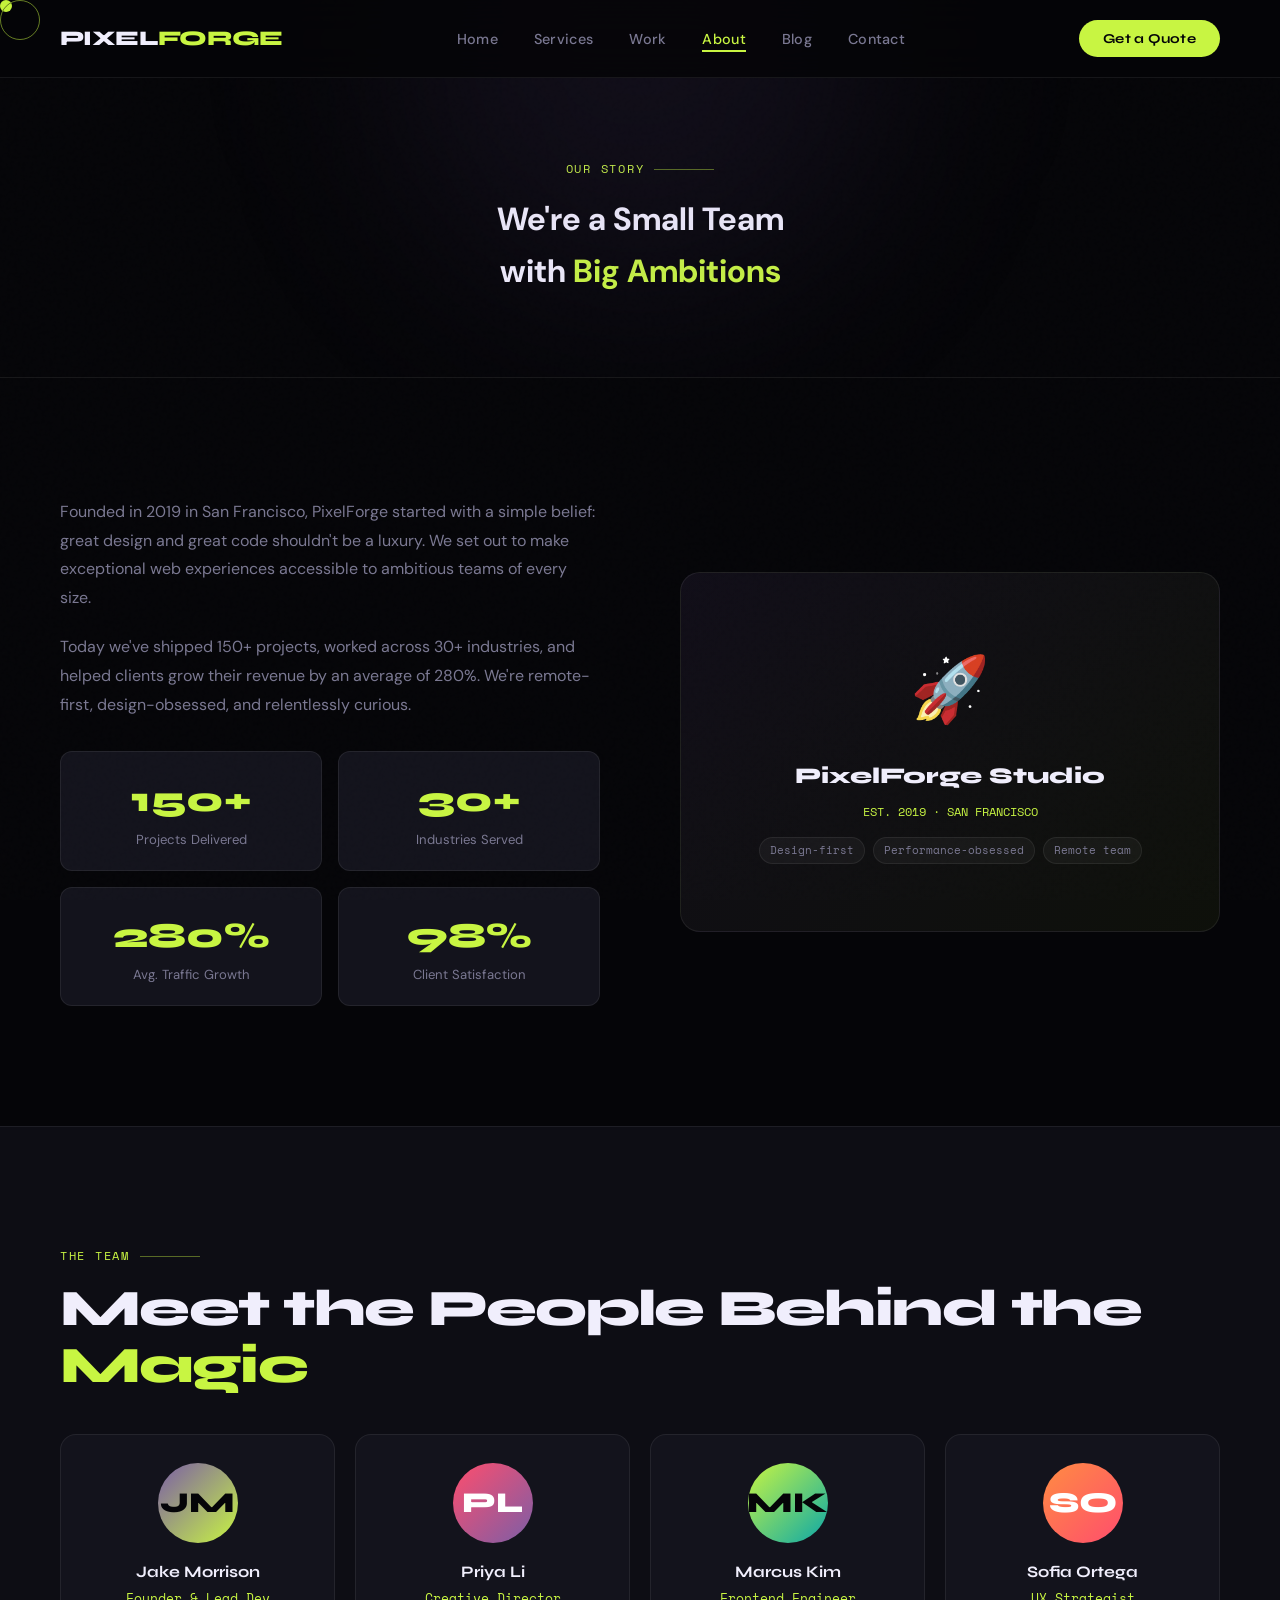
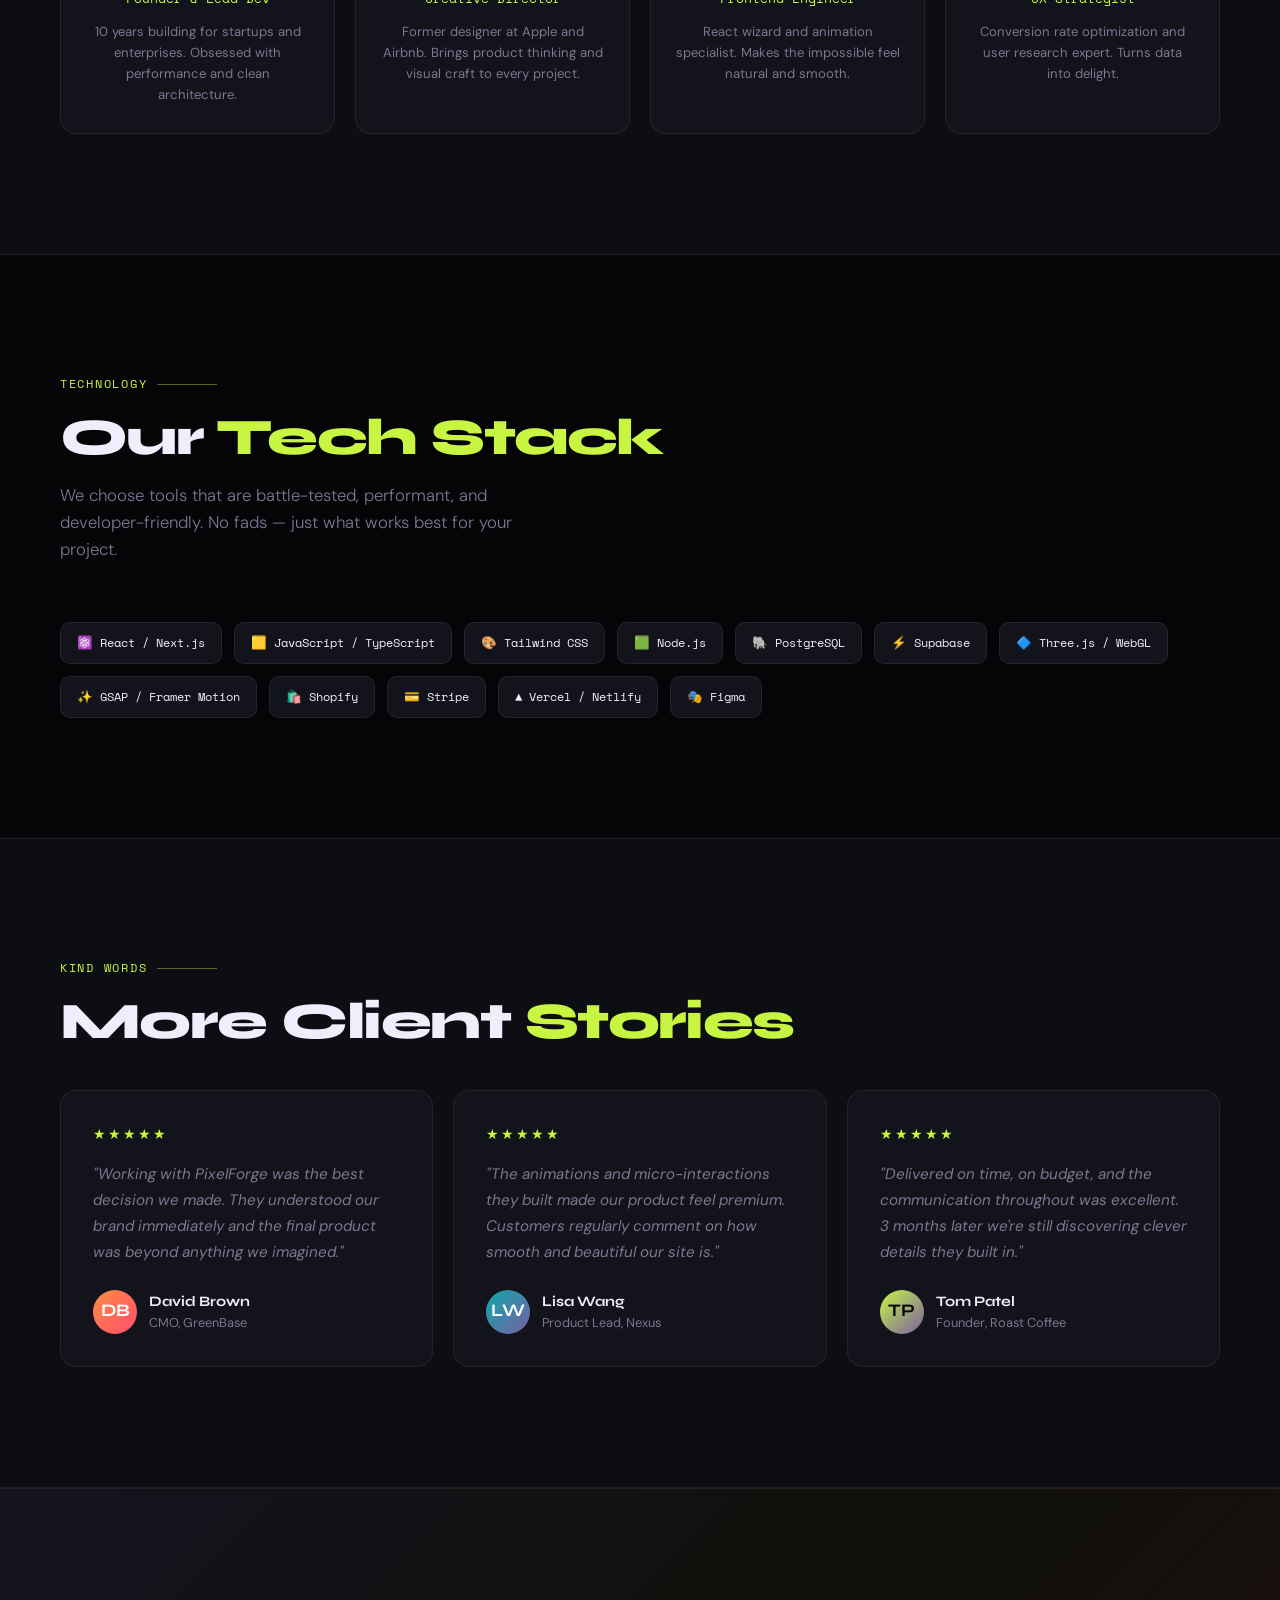
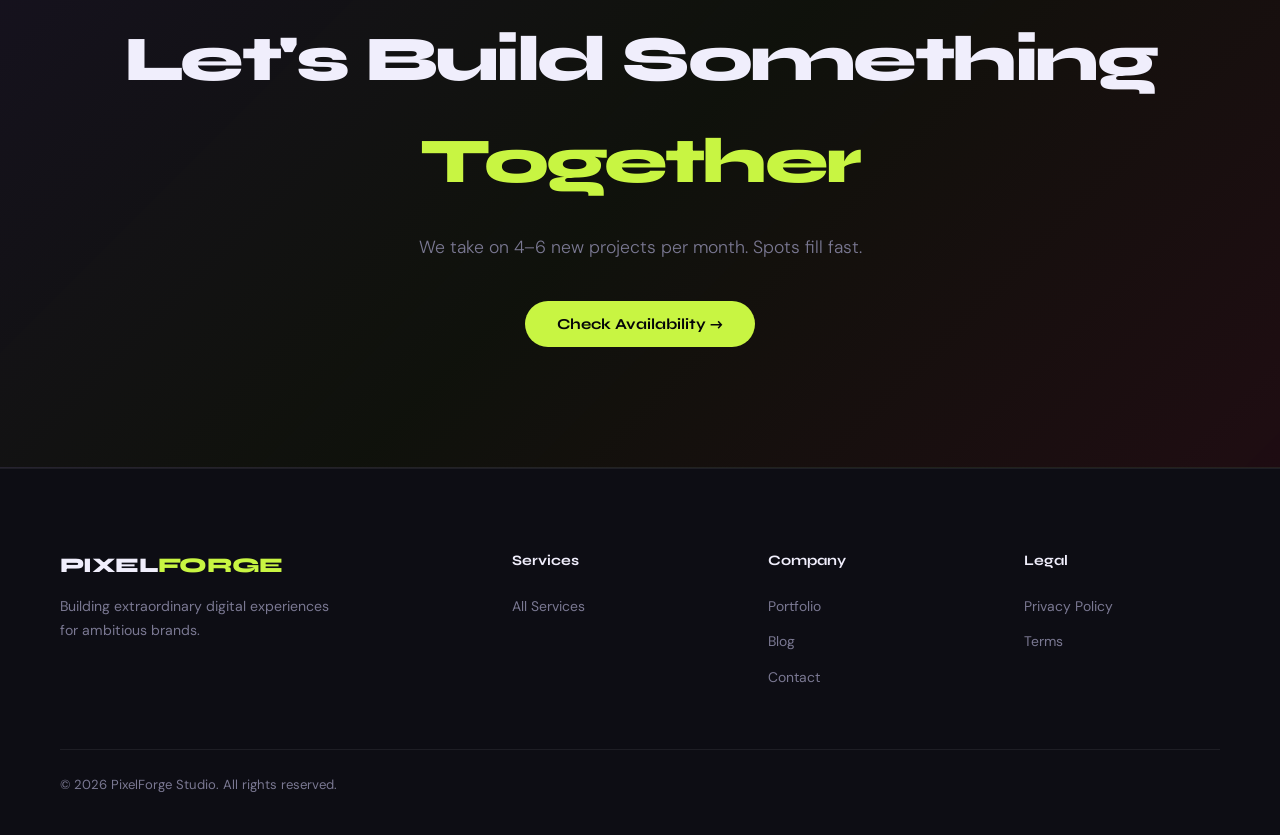
==== pages/about.html @ 6e2abee1 "Final version with Google Sheets" ====
<!DOCTYPE html>
<html lang="en">
<head>
<meta charset="UTF-8"><meta name="viewport" content="width=device-width, initial-scale=1.0">
<title>About — PixelForge Studio</title>
<link rel="stylesheet" href="../css/style.css">
<link href="https://fonts.googleapis.com/css2?family=Syne:wght@400;600;700;800&family=DM+Sans:ital,wght@0,300;0,400;0,500;1,300&family=Space+Mono:wght@400;700&display=swap" rel="stylesheet">
<style>
.about-split{display:grid;grid-template-columns:1fr 1fr;gap:80px;align-items:center}
.stat-box{background:var(--card);border:1px solid var(--border);border-radius:12px;padding:20px;text-align:center}
.stat-box .n{font-family:var(--font-head);font-size:2.2rem;font-weight:800;color:var(--accent)}
.stat-box .l{font-size:0.82rem;color:var(--muted)}
@media(max-width:768px){.about-split{grid-template-columns:1fr!important;gap:40px!important}}
</style>
</head>
<body>

<div id="cursor"></div><div id="cursor-ring"></div>
<div class="scroll-progress" id="scroll-progress"></div>
<div class="toast" id="toast"><div class="toast-icon" id="toast-icon">✅</div><div class="toast-text"><div class="toast-title" id="toast-title">Done!</div><div class="toast-msg" id="toast-msg"></div></div></div>

<div class="modal-overlay" id="modal">
  <div class="modal">
    <div class="modal-header"><div class="modal-title">Get a Free Quote</div><button class="modal-close" onclick="closeModal()">✕</button></div>
    <div class="form-group"><label class="form-label">Your Name</label><input class="form-input" id="modal-name" type="text" placeholder="John Doe"></div>
    <div class="form-group"><label class="form-label">Email Address</label><input class="form-input" id="modal-email" type="email" placeholder="john@example.com"></div>
    <div class="form-group"><label class="form-label">Project Type</label><select class="form-select" id="modal-type"><option value="">Select a service</option><option>Landing Page</option><option>Business Website</option><option>E-commerce</option><option>Portfolio</option></select></div>
    <div class="form-group"><label class="form-label">Budget</label><select class="form-select" id="modal-budget"><option value="">Select budget</option><option>$500–$1,500</option><option>$1,500–$5,000</option><option>$5,000+</option></select></div>
    <div class="form-group"><label class="form-label">Description</label><textarea class="form-textarea" id="modal-desc" placeholder="Tell us about your project..."></textarea></div>
    <button class="btn-primary" style="width:100%;justify-content:center" onclick="submitQuote()">Send Request →</button>
  </div>
</div>

<div class="mobile-menu" id="mobile-menu">
  <a href="../index.html">Home</a><a href="services.html">Services</a>
  <a href="work.html">Work</a><a href="about.html" class="current">About</a>
  <a href="blog.html">Blog</a><a href="contact.html">Contact</a>
</div>

<nav id="navbar">
  <a class="logo" href="../index.html">PIXEL<span>FORGE</span></a>
  <ul class="nav-links">
    <li><a href="../index.html">Home</a></li><li><a href="services.html">Services</a></li>
    <li><a href="work.html">Work</a></li><li><a href="about.html" class="current">About</a></li>
    <li><a href="blog.html">Blog</a></li><li><a href="contact.html">Contact</a></li>
  </ul>
  <button class="nav-cta" onclick="openModal()">Get a Quote</button>
  <div class="hamburger" id="hamburger" onclick="toggleMobileMenu()"><span></span><span></span><span></span></div>
</nav>

<div class="page-header">
  <div class="section-label" style="justify-content:center">Our Story</div>
  <h1 class="section-title">We're a Small Team<br>with <span class="accent">Big Ambitions</span></h1>
</div>

<section class="section">
  <div class="about-split">
    <div>
      <p style="color:var(--muted);margin-bottom:20px;line-height:1.8">Founded in 2019 in San Francisco, PixelForge started with a simple belief: great design and great code shouldn't be a luxury. We set out to make exceptional web experiences accessible to ambitious teams of every size.</p>
      <p style="color:var(--muted);margin-bottom:32px;line-height:1.8">Today we've shipped 150+ projects, worked across 30+ industries, and helped clients grow their revenue by an average of 280%. We're remote-first, design-obsessed, and relentlessly curious.</p>
      <div style="display:grid;grid-template-columns:1fr 1fr;gap:16px">
        <div class="stat-box"><div class="n">150+</div><div class="l">Projects Delivered</div></div>
        <div class="stat-box"><div class="n">30+</div><div class="l">Industries Served</div></div>
        <div class="stat-box"><div class="n">280%</div><div class="l">Avg. Traffic Growth</div></div>
        <div class="stat-box"><div class="n">98%</div><div class="l">Client Satisfaction</div></div>
      </div>
    </div>
    <div style="background:linear-gradient(135deg,rgba(123,94,167,0.1),rgba(200,245,66,0.05));border:1px solid var(--border);border-radius:20px;padding:40px;display:flex;align-items:center;justify-content:center;min-height:360px">
      <div style="text-align:center">
        <div style="font-size:4rem;margin-bottom:16px">🚀</div>
        <div style="font-family:var(--font-head);font-size:1.4rem;font-weight:800;margin-bottom:8px">PixelForge Studio</div>
        <div style="font-family:var(--font-mono);font-size:0.75rem;color:var(--accent);margin-bottom:16px">EST. 2019 · SAN FRANCISCO</div>
        <div style="display:flex;gap:8px;justify-content:center;flex-wrap:wrap">
          <span class="tag">Design-first</span>
          <span class="tag">Performance-obsessed</span>
          <span class="tag">Remote team</span>
        </div>
      </div>
    </div>
  </div>
</section>

<!-- Team -->
<section class="section bg-alt">
  <div class="section-label">The Team</div>
  <h2 class="section-title">Meet the People Behind the <span class="accent">Magic</span></h2>
  <div class="team-grid" style="margin-top:40px">
    <div class="team-card"><div class="team-avatar av1">JM</div><div class="team-name">Jake Morrison</div><div class="team-role">Founder & Lead Dev</div><div class="team-bio">10 years building for startups and enterprises. Obsessed with performance and clean architecture.</div></div>
    <div class="team-card"><div class="team-avatar av2">PL</div><div class="team-name">Priya Li</div><div class="team-role">Creative Director</div><div class="team-bio">Former designer at Apple and Airbnb. Brings product thinking and visual craft to every project.</div></div>
    <div class="team-card"><div class="team-avatar av3">MK</div><div class="team-name">Marcus Kim</div><div class="team-role">Frontend Engineer</div><div class="team-bio">React wizard and animation specialist. Makes the impossible feel natural and smooth.</div></div>
    <div class="team-card"><div class="team-avatar av4">SO</div><div class="team-name">Sofia Ortega</div><div class="team-role">UX Strategist</div><div class="team-bio">Conversion rate optimization and user research expert. Turns data into delight.</div></div>
  </div>
</section>

<!-- Tech Stack -->
<section class="section">
  <div class="section-label">Technology</div>
  <h2 class="section-title">Our <span class="accent">Tech Stack</span></h2>
  <p class="section-desc">We choose tools that are battle-tested, performant, and developer-friendly. No fads — just what works best for your project.</p>
  <div class="tech-grid">
    <div class="tech-badge">⚛️ React / Next.js</div>
    <div class="tech-badge">🟨 JavaScript / TypeScript</div>
    <div class="tech-badge">🎨 Tailwind CSS</div>
    <div class="tech-badge">🟩 Node.js</div>
    <div class="tech-badge">🐘 PostgreSQL</div>
    <div class="tech-badge">⚡ Supabase</div>
    <div class="tech-badge">🔷 Three.js / WebGL</div>
    <div class="tech-badge">✨ GSAP / Framer Motion</div>
    <div class="tech-badge">🛍️ Shopify</div>
    <div class="tech-badge">💳 Stripe</div>
    <div class="tech-badge">▲ Vercel / Netlify</div>
    <div class="tech-badge">🎭 Figma</div>
  </div>
</section>

<!-- Testimonials -->
<section class="section bg-alt">
  <div class="section-label">Kind Words</div>
  <h2 class="section-title">More Client <span class="accent">Stories</span></h2>
  <div class="testimonials-grid" style="margin-top:40px">
    <div class="testimonial-card"><div class="stars">★★★★★</div><div class="testi-text">"Working with PixelForge was the best decision we made. They understood our brand immediately and the final product was beyond anything we imagined."</div><div class="testi-author"><div class="author-avatar av4">DB</div><div><div class="author-name">David Brown</div><div class="author-role">CMO, GreenBase</div></div></div></div>
    <div class="testimonial-card"><div class="stars">★★★★★</div><div class="testi-text">"The animations and micro-interactions they built made our product feel premium. Customers regularly comment on how smooth and beautiful our site is."</div><div class="testi-author"><div class="author-avatar av5">LW</div><div><div class="author-name">Lisa Wang</div><div class="author-role">Product Lead, Nexus</div></div></div></div>
    <div class="testimonial-card"><div class="stars">★★★★★</div><div class="testi-text">"Delivered on time, on budget, and the communication throughout was excellent. 3 months later we're still discovering clever details they built in."</div><div class="testi-author"><div class="author-avatar av6">TP</div><div><div class="author-name">Tom Patel</div><div class="author-role">Founder, Roast Coffee</div></div></div></div>
  </div>
</section>

<div class="cta-section">
  <h2>Let's Build Something <span class="accent">Together</span></h2>
  <p>We take on 4–6 new projects per month. Spots fill fast.</p>
  <button class="btn-primary" onclick="openModal()">Check Availability →</button>
</div>

<footer>
  <div class="footer-grid">
    <div class="footer-brand"><a class="logo" href="../index.html">PIXEL<span>FORGE</span></a><p>Building extraordinary digital experiences for ambitious brands.</p></div>
    <div class="footer-col"><h4>Services</h4><ul class="footer-links"><li><a href="services.html">All Services</a></li></ul></div>
    <div class="footer-col"><h4>Company</h4><ul class="footer-links"><li><a href="work.html">Portfolio</a></li><li><a href="blog.html">Blog</a></li><li><a href="contact.html">Contact</a></li></ul></div>
    <div class="footer-col"><h4>Legal</h4><ul class="footer-links"><li><a href="privacy.html">Privacy Policy</a></li><li><a href="terms.html">Terms</a></li></ul></div>
  </div>
  <div class="footer-bottom"><p>© 2026 PixelForge Studio. All rights reserved.</p></div>
</footer>

<script src="../js/main.js"></script>
</body>
</html>
---- css/style.css ----
/* ===== CSS VARIABLES ===== */
:root {
  --bg: #050508;
  --bg2: #0d0d14;
  --surface: #111118;
  --border: rgba(255,255,255,0.07);
  --accent: #c8f542;
  --accent2: #7b5ea7;
  --accent3: #ff4d6d;
  --text: #f0eefc;
  --muted: #7a7892;
  --card: #13131c;
  --font-head: 'Syne', sans-serif;
  --font-body: 'DM Sans', sans-serif;
  --font-mono: 'Space Mono', monospace;
  --radius: 16px;
  --transition: 0.35s cubic-bezier(0.4,0,0.2,1);
}

/* ===== RESET ===== */
*, *::before, *::after { box-sizing: border-box; margin: 0; padding: 0; }
html { scroll-behavior: smooth; }
body {
  background: var(--bg);
  color: var(--text);
  font-family: var(--font-body);
  font-size: 16px;
  line-height: 1.6;
  overflow-x: hidden;
  cursor: none;
}
a { text-decoration: none; color: inherit; }

/* ===== NOISE OVERLAY ===== */
body::before {
  content: '';
  position: fixed; inset: 0;
  background-image: url("data:image/svg+xml,%3Csvg viewBox='0 0 256 256' xmlns='http://www.w3.org/2000/svg'%3E%3Cfilter id='noise'%3E%3CfeTurbulence type='fractalNoise' baseFrequency='0.9' numOctaves='4' stitchTiles='stitch'/%3E%3C/filter%3E%3Crect width='100%25' height='100%25' filter='url(%23noise)' opacity='0.04'/%3E%3C/svg%3E");
  pointer-events: none; z-index: 100; opacity: 0.4;
}

/* ===== CURSOR ===== */
#cursor {
  width: 12px; height: 12px; background: var(--accent); border-radius: 50%;
  position: fixed; top: 0; left: 0; pointer-events: none; z-index: 9999;
  transition: transform 0.15s ease, background 0.2s ease; mix-blend-mode: difference;
}
#cursor-ring {
  width: 40px; height: 40px; border: 1.5px solid rgba(200,245,66,0.5); border-radius: 50%;
  position: fixed; top: 0; left: 0; pointer-events: none; z-index: 9998; transition: all 0.12s ease;
}

/* ===== SCROLL PROGRESS ===== */
.scroll-progress {
  position: fixed; top: 0; left: 0; height: 3px;
  background: var(--accent); z-index: 600; transition: width 0.1s linear; width: 0;
}

/* ===== NAVIGATION ===== */
nav {
  position: fixed; top: 0; left: 0; right: 0; z-index: 500;
  display: flex; align-items: center; justify-content: space-between;
  padding: 20px 60px;
  background: rgba(5,5,8,0.85); backdrop-filter: blur(20px);
  border-bottom: 1px solid var(--border); transition: padding var(--transition);
}
nav.scrolled { padding: 14px 60px; }
.logo {
  font-family: var(--font-head); font-weight: 800; font-size: 1.3rem;
  letter-spacing: -0.03em; color: var(--text); cursor: pointer; text-decoration: none;
}
.logo span { color: var(--accent); }
.nav-links { display: flex; gap: 36px; list-style: none; }
.nav-links a {
  font-family: var(--font-body); font-weight: 500; font-size: 0.9rem;
  color: var(--muted); text-decoration: none; letter-spacing: 0.02em;
  transition: color var(--transition); cursor: pointer; position: relative;
}
.nav-links a::after {
  content: ''; position: absolute; bottom: -4px; left: 0;
  width: 0; height: 1.5px; background: var(--accent); transition: width var(--transition);
}
.nav-links a:hover { color: var(--text); }
.nav-links a:hover::after, .nav-links a.current::after { width: 100%; }
.nav-links a.current { color: var(--accent); }
.nav-cta {
  background: var(--accent); color: #050508; border: none; padding: 10px 24px;
  border-radius: 100px; font-family: var(--font-head); font-weight: 700;
  font-size: 0.85rem; letter-spacing: 0.02em; cursor: pointer; transition: all var(--transition);
}
.nav-cta:hover { transform: translateY(-2px); box-shadow: 0 8px 30px rgba(200,245,66,0.35); }
.hamburger { display: none; flex-direction: column; gap: 5px; cursor: pointer; padding: 4px; }
.hamburger span { width: 24px; height: 2px; background: var(--text); transition: all 0.3s ease; border-radius: 2px; }

/* ===== MOBILE MENU ===== */
.mobile-menu {
  position: fixed; top: 0; left: 0; right: 0; bottom: 0; z-index: 450;
  background: rgba(5,5,8,0.98); backdrop-filter: blur(20px);
  display: flex; flex-direction: column; align-items: center; justify-content: center; gap: 32px;
  transform: translateX(100%); transition: transform 0.4s cubic-bezier(0.4,0,0.2,1);
}
.mobile-menu.open { transform: translateX(0); }
.mobile-menu a {
  font-family: var(--font-head); font-size: 2rem; font-weight: 800;
  color: var(--text); text-decoration: none; transition: color var(--transition);
  letter-spacing: -0.03em;
}
.mobile-menu a:hover { color: var(--accent); }

/* ===== HERO ===== */
.hero {
  min-height: 100vh; padding: 160px 60px 100px;
  display: grid; grid-template-columns: 1fr 1fr; align-items: center;
  gap: 80px; position: relative; overflow: hidden;
}
.hero-bg-orb { position: absolute; border-radius: 50%; filter: blur(120px); pointer-events: none; }
.orb1 { width: 600px; height: 600px; background: rgba(123,94,167,0.15); top: -200px; right: -100px; }
.orb2 { width: 400px; height: 400px; background: rgba(200,245,66,0.08); bottom: 0; left: 100px; }
.orb3 { width: 300px; height: 300px; background: rgba(255,77,109,0.08); top: 30%; left: 30%; }
.hero-label {
  display: inline-flex; align-items: center; gap: 8px;
  background: rgba(200,245,66,0.1); border: 1px solid rgba(200,245,66,0.25);
  color: var(--accent); font-family: var(--font-mono); font-size: 0.72rem;
  padding: 6px 14px; border-radius: 100px; margin-bottom: 28px;
  animation: fadeUp 0.6s ease 0.1s both;
}
.hero-label::before { content: '●'; font-size: 0.5rem; animation: pulse 2s infinite; }
h1.hero-title {
  font-family: var(--font-head); font-size: clamp(3rem, 6vw, 5.5rem); font-weight: 800;
  line-height: 1.0; letter-spacing: -0.04em; margin-bottom: 28px;
  animation: fadeUp 0.6s ease 0.2s both;
}
h1.hero-title .line2 { color: var(--accent); display: block; }
h1.hero-title .line3 { color: var(--muted); font-weight: 400; display: block; font-size: 0.7em; }
.hero-desc { font-size: 1.05rem; color: var(--muted); max-width: 440px; margin-bottom: 40px; font-weight: 300; animation: fadeUp 0.6s ease 0.3s both; }
.hero-actions { display: flex; gap: 16px; flex-wrap: wrap; animation: fadeUp 0.6s ease 0.4s both; }
.hero-stats { display: grid; grid-template-columns: repeat(3,1fr); gap: 20px; margin-top: 60px; animation: fadeUp 0.6s ease 0.5s both; }
.stat { text-align: center; }
.stat-num { font-family: var(--font-head); font-size: 2.2rem; font-weight: 800; color: var(--accent); display: block; }
.stat-label { font-size: 0.8rem; color: var(--muted); }
.hero-visual { position: relative; animation: fadeLeft 0.7s ease 0.3s both; height: 500px; }
.hero-card {
  background: var(--card); border: 1px solid var(--border); border-radius: var(--radius);
  padding: 24px; position: absolute; backdrop-filter: blur(10px);
}
.hc1 { width: 280px; top: 20px; right: 0; animation: float1 4s ease-in-out infinite; }
.hc2 { width: 220px; bottom: 80px; left: 0; animation: float2 5s ease-in-out infinite; }
.hc3 { width: 180px; top: 160px; right: 60px; background: rgba(200,245,66,0.08); border-color: rgba(200,245,66,0.2); animation: float3 3.5s ease-in-out infinite; }
.hc-label { font-family: var(--font-mono); font-size: 0.68rem; color: var(--muted); margin-bottom: 10px; }
.hc-title { font-family: var(--font-head); font-weight: 700; font-size: 1rem; margin-bottom: 8px; }
.hc-bar { height: 6px; border-radius: 100px; background: var(--border); margin-bottom: 6px; overflow: hidden; }
.hc-fill { height: 100%; border-radius: 100px; background: var(--accent); }
.hc-score { font-family: var(--font-mono); font-size: 0.75rem; color: var(--accent); }
.hc-icon { font-size: 1.6rem; margin-bottom: 8px; }
.hc-text { font-size: 0.8rem; color: var(--muted); line-height: 1.5; }

/* ===== MARQUEE ===== */
.marquee-wrap { background: var(--accent); padding: 14px 0; overflow: hidden; display: flex; }
.marquee-track { display: flex; gap: 60px; white-space: nowrap; animation: marquee 20s linear infinite; }
.marquee-item {
  font-family: var(--font-head); font-weight: 700; font-size: 0.85rem;
  letter-spacing: 0.08em; color: #050508; text-transform: uppercase;
  display: flex; align-items: center; gap: 20px;
}
.marquee-dot { width: 5px; height: 5px; background: #050508; border-radius: 50%; opacity: 0.4; }

/* ===== SECTIONS ===== */
.section { padding: 120px 60px; }
.bg-alt { background: var(--bg2); border-top: 1px solid var(--border); border-bottom: 1px solid var(--border); }
.section-label {
  font-family: var(--font-mono); font-size: 0.72rem; letter-spacing: 0.15em;
  color: var(--accent); text-transform: uppercase; margin-bottom: 16px;
  display: flex; align-items: center; gap: 10px;
}
.section-label::after { content: ''; flex: 1; max-width: 60px; height: 1px; background: var(--accent); opacity: 0.4; }
h2.section-title {
  font-family: var(--font-head); font-size: clamp(2rem, 4vw, 3.2rem); font-weight: 800;
  letter-spacing: -0.03em; line-height: 1.1; margin-bottom: 16px;
}
.section-desc { color: var(--muted); font-size: 1.05rem; max-width: 500px; font-weight: 300; margin-bottom: 60px; }
.accent { color: var(--accent); }
.center { text-align: center; }
.center .section-label { justify-content: center; }
.center .section-desc { margin: 0 auto 60px; }

/* ===== BUTTONS ===== */
.btn-primary {
  background: var(--accent); color: #050508; border: none; padding: 14px 32px;
  border-radius: 100px; font-family: var(--font-head); font-weight: 700; font-size: 0.95rem;
  cursor: pointer; transition: all var(--transition); display: inline-flex; align-items: center; gap: 8px;
}
.btn-primary:hover { transform: translateY(-3px); box-shadow: 0 12px 40px rgba(200,245,66,0.4); }
.btn-outline {
  background: transparent; color: var(--text); border: 1.5px solid var(--border); padding: 14px 32px;
  border-radius: 100px; font-family: var(--font-head); font-weight: 600; font-size: 0.95rem;
  cursor: pointer; transition: all var(--transition); display: inline-flex; align-items: center;
}
.btn-outline:hover { border-color: var(--accent); color: var(--accent); background: rgba(200,245,66,0.05); }

/* ===== CARDS: SERVICES ===== */
.services-grid { display: grid; grid-template-columns: repeat(auto-fit, minmax(300px, 1fr)); gap: 20px; }
.service-card {
  background: var(--card); border: 1px solid var(--border); border-radius: var(--radius);
  padding: 36px; transition: all var(--transition); position: relative; overflow: hidden; cursor: pointer;
}
.service-card::before {
  content: ''; position: absolute; top: 0; left: 0; right: 0; height: 2px;
  background: var(--accent); transform: scaleX(0); transition: transform var(--transition);
}
.service-card:hover { transform: translateY(-6px); border-color: rgba(200,245,66,0.2); background: #16161f; }
.service-card:hover::before { transform: scaleX(1); }
.service-icon { font-size: 2.2rem; margin-bottom: 20px; }
.service-name { font-family: var(--font-head); font-size: 1.2rem; font-weight: 700; margin-bottom: 12px; }
.service-desc { color: var(--muted); font-size: 0.9rem; line-height: 1.7; margin-bottom: 20px; }
.service-tags { display: flex; flex-wrap: wrap; gap: 8px; }
.tag {
  font-family: var(--font-mono); font-size: 0.68rem; padding: 4px 10px;
  border-radius: 100px; background: rgba(255,255,255,0.04); border: 1px solid var(--border); color: var(--muted);
}

/* ===== WORK ===== */
.work-grid { display: grid; grid-template-columns: repeat(auto-fit, minmax(340px, 1fr)); gap: 24px; }
.work-card {
  border-radius: var(--radius); overflow: hidden; border: 1px solid var(--border);
  cursor: pointer; transition: all var(--transition); background: var(--card);
}
.work-card:hover { transform: translateY(-8px); box-shadow: 0 20px 60px rgba(0,0,0,0.5); border-color: rgba(200,245,66,0.2); }
.work-thumb { height: 240px; position: relative; overflow: hidden; display: flex; align-items: center; justify-content: center; }
.wt1{background:linear-gradient(135deg,#1a1a2e,#16213e,#0f3460)}
.wt2{background:linear-gradient(135deg,#1a0533,#3d0d6d,#6c0e9e)}
.wt3{background:linear-gradient(135deg,#0d2137,#0a4769,#0c7ea8)}
.wt4{background:linear-gradient(135deg,#2d1b00,#6b3d00,#c97700)}
.wt5{background:linear-gradient(135deg,#001a12,#003d2b,#006649)}
.wt6{background:linear-gradient(135deg,#1a0014,#4a003d,#7a0066)}
.mock-browser { width: 200px; border-radius: 8px; background: rgba(0,0,0,0.6); border: 1px solid rgba(255,255,255,0.15); overflow: hidden; }
.mock-titlebar { padding: 6px 10px; background: rgba(255,255,255,0.08); display: flex; align-items: center; gap: 5px; }
.dot { width: 6px; height: 6px; border-radius: 50%; }
.d-red{background:#ff5f57}.d-yellow{background:#febc2e}.d-green{background:#28c840}
.mock-content { padding: 10px; }
.mock-line { height: 6px; border-radius: 3px; background: rgba(255,255,255,0.2); margin-bottom: 5px; }
.work-overlay {
  position: absolute; inset: 0; background: rgba(5,5,8,0.8);
  display: flex; align-items: center; justify-content: center;
  opacity: 0; transition: opacity var(--transition);
}
.work-card:hover .work-overlay { opacity: 1; }
.view-btn {
  background: var(--accent); color: #050508; padding: 10px 24px; border-radius: 100px;
  font-family: var(--font-head); font-weight: 700; font-size: 0.85rem; border: none; cursor: pointer;
}
.work-info { padding: 20px 24px; }
.work-cat { font-family: var(--font-mono); font-size: 0.68rem; color: var(--accent); margin-bottom: 6px; text-transform: uppercase; letter-spacing: 0.1em; }
.work-title { font-family: var(--font-head); font-weight: 700; font-size: 1.05rem; margin-bottom: 8px; }
.work-desc-small { font-size: 0.85rem; color: var(--muted); }

/* ===== PROCESS ===== */
.process-steps { display: grid; grid-template-columns: repeat(auto-fit, minmax(200px, 1fr)); position: relative; }
.process-steps::before {
  content: ''; position: absolute; top: 30px; left: 8%; right: 8%; height: 1px;
  background: linear-gradient(90deg, transparent, var(--border) 20%, var(--border) 80%, transparent);
}
.process-step { padding: 24px 20px; text-align: center; position: relative; z-index: 1; }
.step-num {
  width: 60px; height: 60px; border-radius: 50%; background: var(--bg2); border: 2px solid var(--border);
  display: flex; align-items: center; justify-content: center; font-family: var(--font-mono);
  font-size: 1rem; font-weight: 700; color: var(--accent); margin: 0 auto 16px; transition: all var(--transition);
}
.process-step:hover .step-num { background: var(--accent); color: #050508; border-color: var(--accent); }
.step-title { font-family: var(--font-head); font-weight: 700; font-size: 0.95rem; margin-bottom: 8px; }
.step-desc { font-size: 0.82rem; color: var(--muted); line-height: 1.6; }

/* ===== TESTIMONIALS ===== */
.testimonials-grid { display: grid; grid-template-columns: repeat(auto-fit, minmax(300px, 1fr)); gap: 20px; }
.testimonial-card {
  background: var(--card); border: 1px solid var(--border); border-radius: var(--radius);
  padding: 32px; transition: all var(--transition);
}
.testimonial-card:hover { border-color: rgba(200,245,66,0.15); transform: translateY(-4px); }
.stars { color: var(--accent); font-size: 0.9rem; margin-bottom: 16px; letter-spacing: 2px; }
.testi-text { font-size: 0.95rem; color: var(--muted); line-height: 1.7; margin-bottom: 24px; font-style: italic; }
.testi-author { display: flex; align-items: center; gap: 12px; }
.author-avatar { width: 44px; height: 44px; border-radius: 50%; display: flex; align-items: center; justify-content: center; font-size: 1.1rem; font-weight: 700; font-family: var(--font-head); }
.av1{background:linear-gradient(135deg,#7b5ea7,#c8f542);color:#050508}
.av2{background:linear-gradient(135deg,#ff4d6d,#7b5ea7);color:white}
.av3{background:linear-gradient(135deg,#c8f542,#0ca8a8);color:#050508}
.av4{background:linear-gradient(135deg,#ff8c42,#ff4d6d);color:white}
.av5{background:linear-gradient(135deg,#0ca8a8,#7b5ea7);color:white}
.av6{background:linear-gradient(135deg,#c8f542,#7b5ea7);color:#050508}
.author-name { font-family: var(--font-head); font-weight: 700; font-size: 0.9rem; }
.author-role { font-size: 0.8rem; color: var(--muted); }

/* ===== PRICING ===== */
.pricing-grid { display: grid; grid-template-columns: repeat(auto-fit, minmax(280px, 1fr)); gap: 20px; max-width: 1000px; margin: 0 auto; }
.pricing-card {
  background: var(--card); border: 1px solid var(--border); border-radius: var(--radius);
  padding: 40px 32px; transition: all var(--transition); position: relative; overflow: hidden;
}
.pricing-card.featured { border-color: var(--accent); background: linear-gradient(135deg,rgba(200,245,66,0.05),rgba(123,94,167,0.05)); }
.pricing-card.featured::before {
  content: 'MOST POPULAR'; position: absolute; top: 20px; right: 20px;
  background: var(--accent); color: #050508; font-family: var(--font-mono); font-size: 0.6rem;
  font-weight: 700; padding: 4px 10px; border-radius: 100px; letter-spacing: 0.1em;
}
.pricing-card:hover { transform: translateY(-6px); box-shadow: 0 20px 60px rgba(0,0,0,0.4); }
.plan-name { font-family: var(--font-head); font-weight: 700; font-size: 0.9rem; color: var(--muted); text-transform: uppercase; letter-spacing: 0.1em; margin-bottom: 16px; }
.plan-price { font-family: var(--font-head); font-size: 3rem; font-weight: 800; line-height: 1; margin-bottom: 8px; }
.plan-price span { font-size: 1rem; color: var(--muted); font-weight: 400; font-family: var(--font-body); }
.plan-desc { font-size: 0.85rem; color: var(--muted); margin-bottom: 28px; }
.plan-features { list-style: none; margin-bottom: 32px; display: flex; flex-direction: column; gap: 10px; }
.plan-features li { display: flex; align-items: center; gap: 10px; font-size: 0.88rem; color: var(--muted); }
.plan-features li::before { content: '✓'; color: var(--accent); font-weight: 700; font-size: 0.8rem; }
.plan-features li.disabled { opacity: 0.35; }
.plan-features li.disabled::before { content: '×'; color: var(--muted); }

/* ===== FAQ ===== */
.faq-list { max-width: 760px; margin: 0 auto; }
.faq-item { border: 1px solid var(--border); border-radius: 12px; margin-bottom: 12px; overflow: hidden; transition: border-color var(--transition); }
.faq-item.open { border-color: rgba(200,245,66,0.25); }
.faq-q { padding: 22px 28px; font-family: var(--font-head); font-weight: 600; font-size: 0.95rem; cursor: pointer; display: flex; align-items: center; justify-content: space-between; gap: 16px; }
.faq-q:hover { color: var(--accent); }
.faq-icon { color: var(--accent); font-size: 1.2rem; transition: transform 0.3s ease; flex-shrink: 0; }
.faq-item.open .faq-icon { transform: rotate(45deg); }
.faq-a { max-height: 0; overflow: hidden; transition: max-height 0.4s ease; }
.faq-item.open .faq-a { max-height: 300px; }
.faq-a-inner { padding: 0 28px 22px; font-size: 0.9rem; color: var(--muted); line-height: 1.7; }

/* ===== TEAM ===== */
.team-grid { display: grid; grid-template-columns: repeat(auto-fit, minmax(220px, 1fr)); gap: 20px; }
.team-card { background: var(--card); border: 1px solid var(--border); border-radius: var(--radius); padding: 28px 24px; text-align: center; transition: all var(--transition); }
.team-card:hover { transform: translateY(-6px); border-color: rgba(200,245,66,0.2); }
.team-avatar { width: 80px; height: 80px; border-radius: 50%; margin: 0 auto 16px; display: flex; align-items: center; justify-content: center; font-size: 1.8rem; font-family: var(--font-head); font-weight: 800; }
.team-name { font-family: var(--font-head); font-weight: 700; font-size: 1rem; margin-bottom: 4px; }
.team-role { font-size: 0.8rem; color: var(--accent); font-family: var(--font-mono); margin-bottom: 12px; }
.team-bio { font-size: 0.82rem; color: var(--muted); line-height: 1.6; }

/* ===== TECH STACK ===== */
.tech-grid { display: flex; flex-wrap: wrap; gap: 12px; margin-top: 40px; }
.tech-badge {
  background: var(--card); border: 1px solid var(--border); border-radius: 10px;
  padding: 10px 16px; font-family: var(--font-mono); font-size: 0.78rem; color: var(--text);
  transition: all var(--transition); display: flex; align-items: center; gap: 8px;
}
.tech-badge:hover { border-color: var(--accent); color: var(--accent); background: rgba(200,245,66,0.05); }

/* ===== BLOG ===== */
.blog-grid { display: grid; grid-template-columns: repeat(auto-fit, minmax(320px, 1fr)); gap: 24px; }
.blog-card { background: var(--card); border: 1px solid var(--border); border-radius: var(--radius); overflow: hidden; cursor: pointer; transition: all var(--transition); }
.blog-card:hover { transform: translateY(-6px); border-color: rgba(200,245,66,0.2); }
.blog-thumb { height: 180px; display: flex; align-items: center; justify-content: center; font-size: 2.5rem; }
.bt1{background:linear-gradient(135deg,#0d1b2a,#1b3a6b)}.bt2{background:linear-gradient(135deg,#1a0533,#5a0e9e)}
.bt3{background:linear-gradient(135deg,#001a0a,#006649)}.bt4{background:linear-gradient(135deg,#2d1b00,#a06000)}
.bt5{background:linear-gradient(135deg,#0d1b2a,#0a4769)}.bt6{background:linear-gradient(135deg,#1a0014,#6a0046)}
.blog-body { padding: 24px; }
.blog-cat { font-family: var(--font-mono); font-size: 0.68rem; color: var(--accent); margin-bottom: 8px; text-transform: uppercase; letter-spacing: 0.1em; }
.blog-title { font-family: var(--font-head); font-weight: 700; font-size: 1rem; margin-bottom: 10px; line-height: 1.4; }
.blog-excerpt { font-size: 0.85rem; color: var(--muted); line-height: 1.6; margin-bottom: 16px; }
.blog-meta { display: flex; align-items: center; gap: 16px; font-family: var(--font-mono); font-size: 0.7rem; color: var(--muted); }

/* ===== CONTACT FORM ===== */
.contact-grid { display: grid; grid-template-columns: 1fr 1fr; gap: 80px; align-items: start; }
.contact-info-item { display: flex; gap: 16px; margin-bottom: 28px; }
.ci-icon { width: 44px; height: 44px; background: rgba(200,245,66,0.1); border: 1px solid rgba(200,245,66,0.2); border-radius: 12px; display: flex; align-items: center; justify-content: center; font-size: 1rem; flex-shrink: 0; }
.ci-label { font-family: var(--font-mono); font-size: 0.7rem; color: var(--muted); margin-bottom: 4px; letter-spacing: 0.1em; }
.ci-val { font-family: var(--font-head); font-weight: 600; font-size: 0.95rem; }
.form-group { margin-bottom: 20px; }
.form-label { display: block; font-family: var(--font-mono); font-size: 0.72rem; color: var(--muted); margin-bottom: 8px; letter-spacing: 0.08em; text-transform: uppercase; }
.form-input, .form-select, .form-textarea {
  width: 100%; background: var(--card); border: 1.5px solid var(--border);
  color: var(--text); padding: 14px 18px; border-radius: 12px;
  font-family: var(--font-body); font-size: 0.9rem; transition: border-color var(--transition); outline: none;
}
.form-input:focus, .form-select:focus, .form-textarea:focus { border-color: var(--accent); }
.form-input::placeholder, .form-textarea::placeholder { color: var(--muted); }
.form-select { appearance: none; cursor: pointer; }
.form-select option { background: var(--bg2); }
.form-textarea { resize: vertical; min-height: 120px; }
.form-row { display: grid; grid-template-columns: 1fr 1fr; gap: 16px; }
#form-success { display: none; background: rgba(200,245,66,0.1); border: 1px solid rgba(200,245,66,0.3); border-radius: var(--radius); padding: 20px 24px; text-align: center; color: var(--accent); font-family: var(--font-head); font-weight: 600; margin-top: 16px; }

/* ===== FILTER BUTTONS ===== */
.filter-btn { background: var(--card); border: 1px solid var(--border); color: var(--muted); padding: 8px 18px; border-radius: 100px; font-family: var(--font-mono); font-size: 0.75rem; cursor: pointer; transition: all var(--transition); }
.filter-btn:hover, .active-filter { background: var(--accent); border-color: var(--accent); color: #050508; }

/* ===== CTA SECTION ===== */
.cta-section {
  background: linear-gradient(135deg,rgba(123,94,167,0.15) 0%,rgba(200,245,66,0.05) 50%,rgba(255,77,109,0.1) 100%);
  border-top: 1px solid var(--border); border-bottom: 1px solid var(--border);
  text-align: center; padding: 120px 60px; position: relative; overflow: hidden;
}
.cta-section h2 { font-family: var(--font-head); font-size: clamp(2.5rem,5vw,4rem); font-weight: 800; letter-spacing: -0.04em; margin-bottom: 20px; }
.cta-section p { color: var(--muted); font-size: 1.1rem; max-width: 500px; margin: 0 auto 40px; font-weight: 300; }

/* ===== MODAL ===== */
.modal-overlay {
  position: fixed; inset: 0; z-index: 800; background: rgba(5,5,8,0.85); backdrop-filter: blur(12px);
  display: flex; align-items: center; justify-content: center; padding: 20px;
  opacity: 0; pointer-events: none; transition: opacity 0.3s ease;
}
.modal-overlay.open { opacity: 1; pointer-events: all; }
.modal {
  background: var(--card); border: 1px solid var(--border); border-radius: 20px;
  padding: 40px; max-width: 480px; width: 100%; max-height: 90vh; overflow-y: auto;
  transform: scale(0.95); transition: transform 0.3s ease;
}
.modal-overlay.open .modal { transform: scale(1); }
.modal-header { display: flex; align-items: center; justify-content: space-between; margin-bottom: 24px; }
.modal-title { font-family: var(--font-head); font-weight: 800; font-size: 1.3rem; }
.modal-close { width: 36px; height: 36px; border-radius: 8px; background: var(--border); border: none; color: var(--text); font-size: 1.1rem; cursor: pointer; display: flex; align-items: center; justify-content: center; transition: background var(--transition); }
.modal-close:hover { background: rgba(255,77,109,0.2); color: var(--accent3); }

/* ===== TOAST ===== */
.toast {
  position: fixed; bottom: 30px; right: 30px; z-index: 9000; background: var(--card);
  border: 1px solid rgba(200,245,66,0.3); border-radius: 12px; padding: 16px 20px;
  display: flex; align-items: center; gap: 12px; font-size: 0.88rem;
  transform: translateY(100px); opacity: 0; transition: all 0.4s cubic-bezier(0.4,0,0.2,1); max-width: 320px;
}
.toast.show { transform: translateY(0); opacity: 1; }
.toast-icon { font-size: 1.2rem; }
.toast-title { font-family: var(--font-head); font-weight: 700; margin-bottom: 2px; color: var(--accent); }
.toast-msg { color: var(--muted); font-size: 0.8rem; }

/* ===== PAGE HEADER ===== */
.page-header { padding: 160px 60px 80px; text-align: center; border-bottom: 1px solid var(--border); position: relative; overflow: hidden; }
.page-header::before { content: ''; position: absolute; width: 500px; height: 500px; border-radius: 50%; background: rgba(123,94,167,0.1); filter: blur(100px); top: -200px; left: 50%; transform: translateX(-50%); }

/* ===== FOOTER ===== */
footer { background: var(--bg2); border-top: 1px solid var(--border); padding: 80px 60px 40px; }
.footer-grid { display: grid; grid-template-columns: 2fr 1fr 1fr 1fr; gap: 60px; margin-bottom: 60px; }
.footer-brand p { color: var(--muted); font-size: 0.88rem; line-height: 1.7; max-width: 280px; margin-top: 12px; }
.footer-col h4 { font-family: var(--font-head); font-weight: 700; font-size: 0.9rem; margin-bottom: 20px; color: var(--text); }
.footer-links { list-style: none; display: flex; flex-direction: column; gap: 10px; }
.footer-links a { color: var(--muted); text-decoration: none; font-size: 0.87rem; cursor: pointer; transition: color var(--transition); }
.footer-links a:hover { color: var(--accent); }
.social-links { display: flex; gap: 12px; margin-top: 20px; }
.social-btn { width: 40px; height: 40px; border-radius: 10px; background: rgba(255,255,255,0.05); border: 1px solid var(--border); display: flex; align-items: center; justify-content: center; font-size: 0.9rem; cursor: pointer; transition: all var(--transition); }
.social-btn:hover { background: var(--accent); border-color: var(--accent); }
.footer-bottom { border-top: 1px solid var(--border); padding-top: 24px; display: flex; align-items: center; justify-content: space-between; flex-wrap: wrap; gap: 12px; }
.footer-bottom p { font-size: 0.82rem; color: var(--muted); }

/* ===== ANIMATIONS ===== */
@keyframes fadeUp { from{opacity:0;transform:translateY(20px)} to{opacity:1;transform:translateY(0)} }
@keyframes fadeLeft { from{opacity:0;transform:translateX(30px)} to{opacity:1;transform:translateX(0)} }
@keyframes float1 { 0%,100%{transform:translateY(0)} 50%{transform:translateY(-12px)} }
@keyframes float2 { 0%,100%{transform:translateY(0)} 50%{transform:translateY(-8px)} }
@keyframes float3 { 0%,100%{transform:translateY(0)} 50%{transform:translateY(-15px)} }
@keyframes marquee { from{transform:translateX(0)} to{transform:translateX(-50%)} }
@keyframes pulse { 0%,100%{opacity:1} 50%{opacity:0.3} }
@keyframes spin { to{transform:translateY(-50%) rotate(360deg)} }
@keyframes pageIn { from{opacity:0;transform:translateY(16px)} to{opacity:1;transform:translateY(0)} }
.animate-in { animation: fadeUp 0.6s ease both; }

/* ===== LOADING BUTTON ===== */
.btn-loading { position: relative; pointer-events: none; }
.btn-loading::after { content:'';position:absolute;width:16px;height:16px;border:2px solid rgba(5,5,8,0.3);border-top-color:#050508;border-radius:50%;animation:spin 0.6s linear infinite;right:16px;top:50%;transform:translateY(-50%); }

/* ===== RESPONSIVE ===== */
@media (max-width: 1024px) {
  nav { padding: 16px 30px; }
  .section { padding: 80px 30px; }
  .hero { padding: 140px 30px 80px; gap: 40px; }
  footer { padding: 60px 30px 30px; }
  .footer-grid { grid-template-columns: 1fr 1fr; gap: 40px; }
  .cta-section { padding: 80px 30px; }
  .page-header { padding: 140px 30px 60px; }
}
@media (max-width: 768px) {
  .hero { grid-template-columns: 1fr; }
  .hero-visual { display: none; }
  .nav-links, .nav-cta { display: none; }
  .hamburger { display: flex; }
  .contact-grid { grid-template-columns: 1fr; gap: 40px; }
  .form-row { grid-template-columns: 1fr; }
  .footer-grid { grid-template-columns: 1fr; gap: 30px; }
  nav { padding: 16px 24px; }
  .section { padding: 60px 24px; }
  .hero { padding: 120px 24px 60px; }
  footer { padding: 50px 24px 30px; }
  .cta-section { padding: 60px 24px; }
  .page-header { padding: 120px 24px 50px; }
  body { cursor: auto; }
  #cursor, #cursor-ring { display: none; }
}
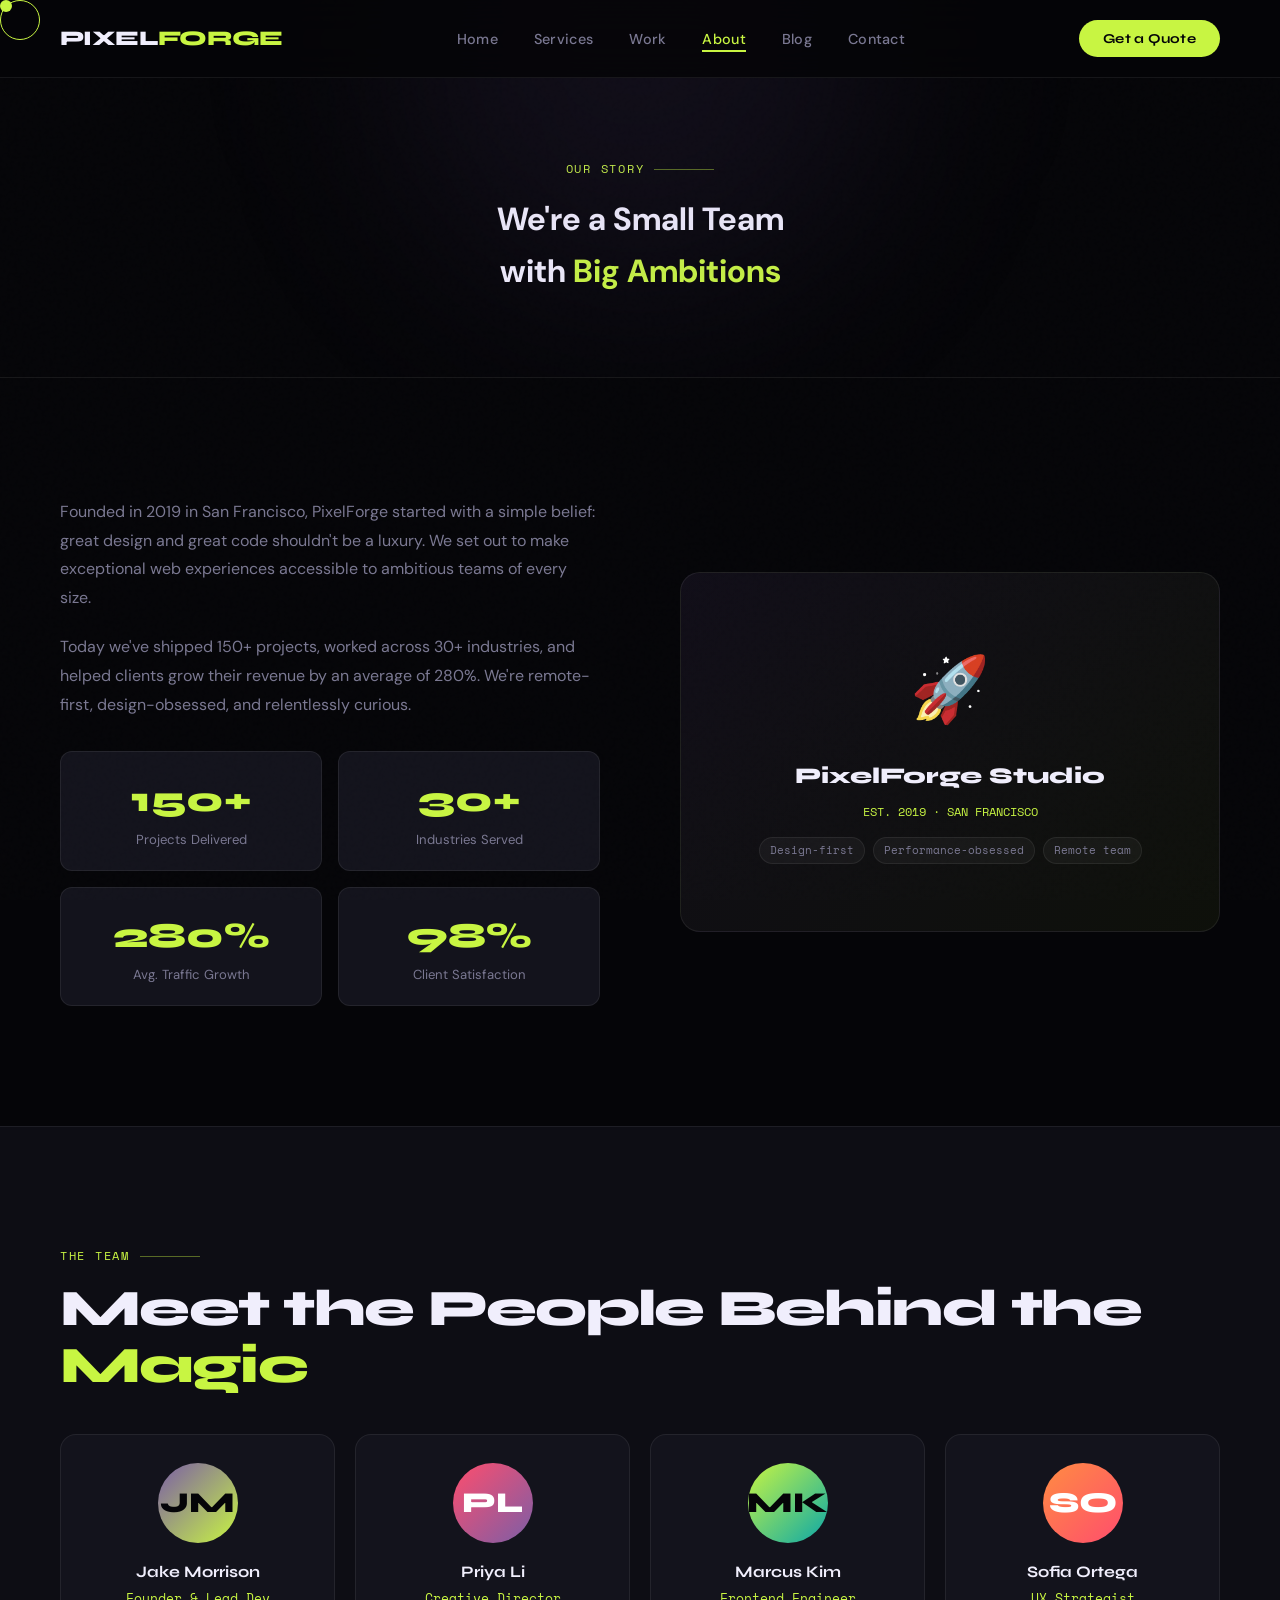
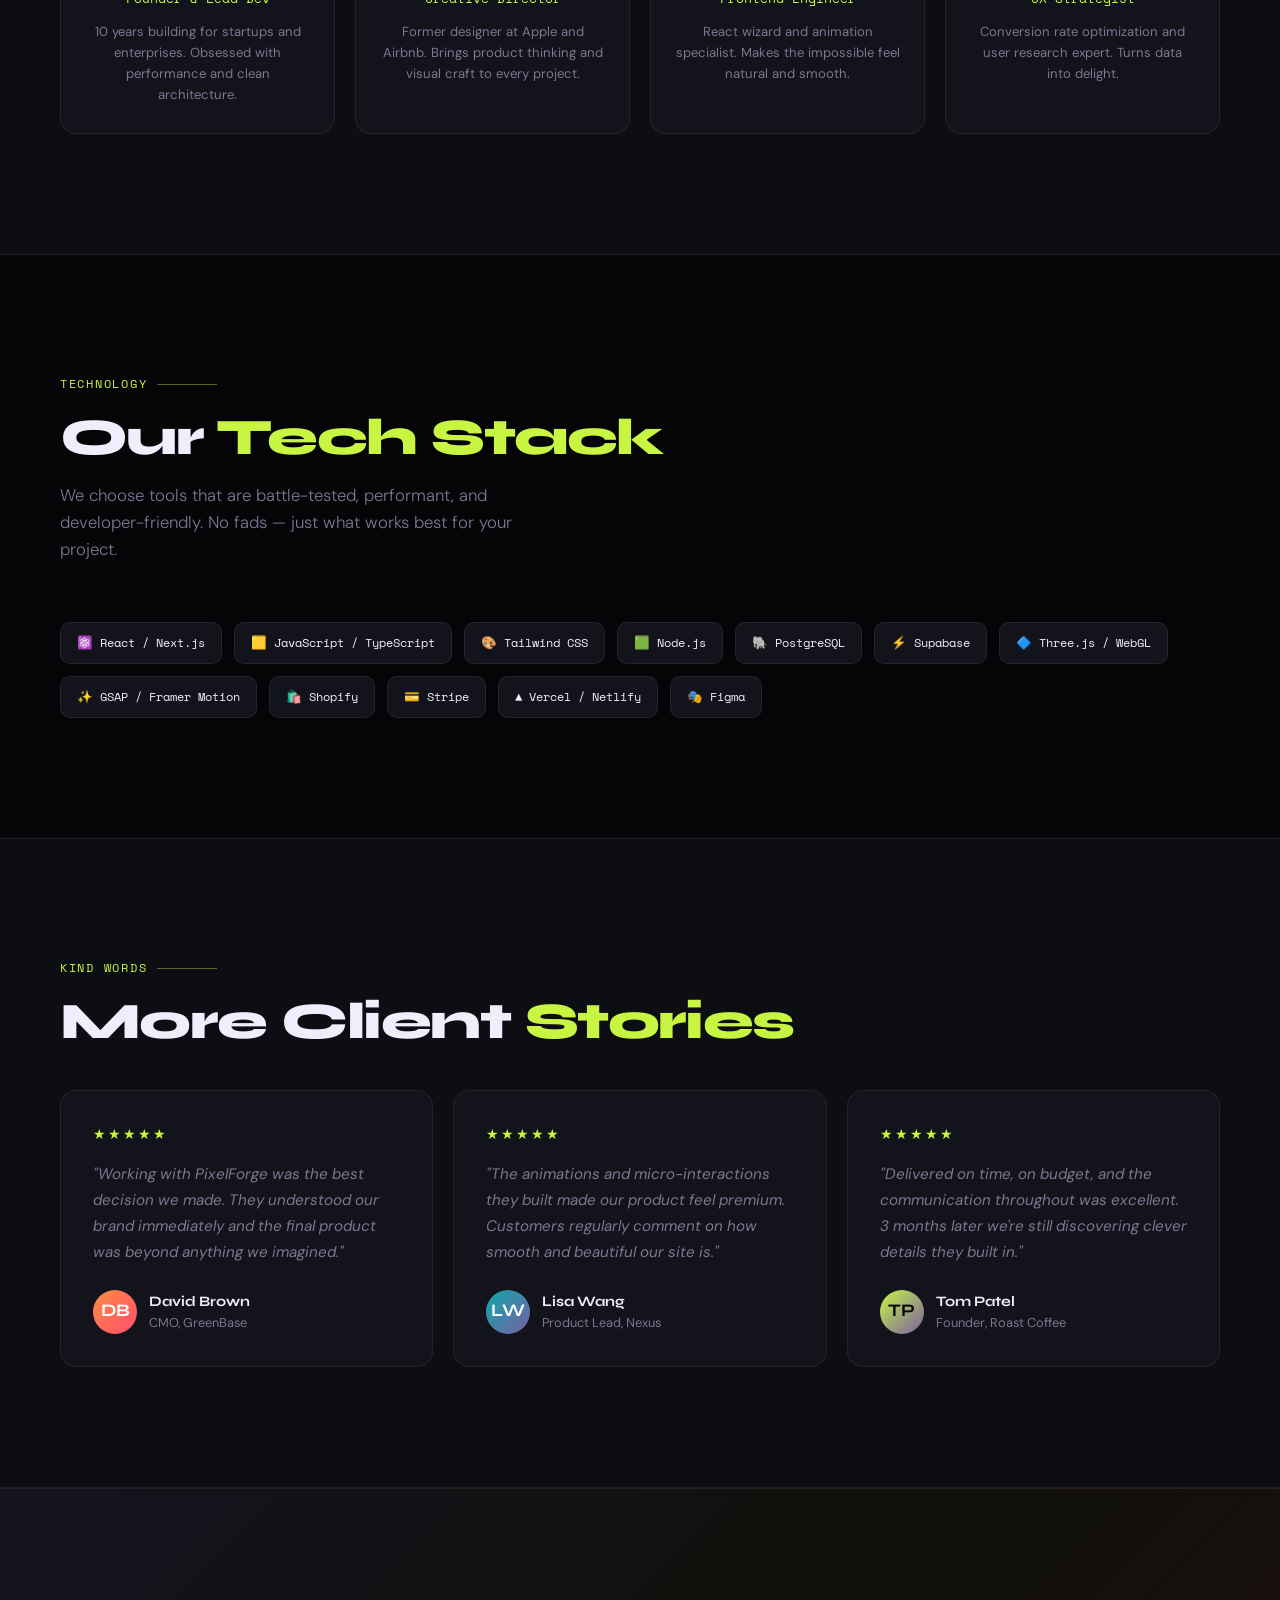
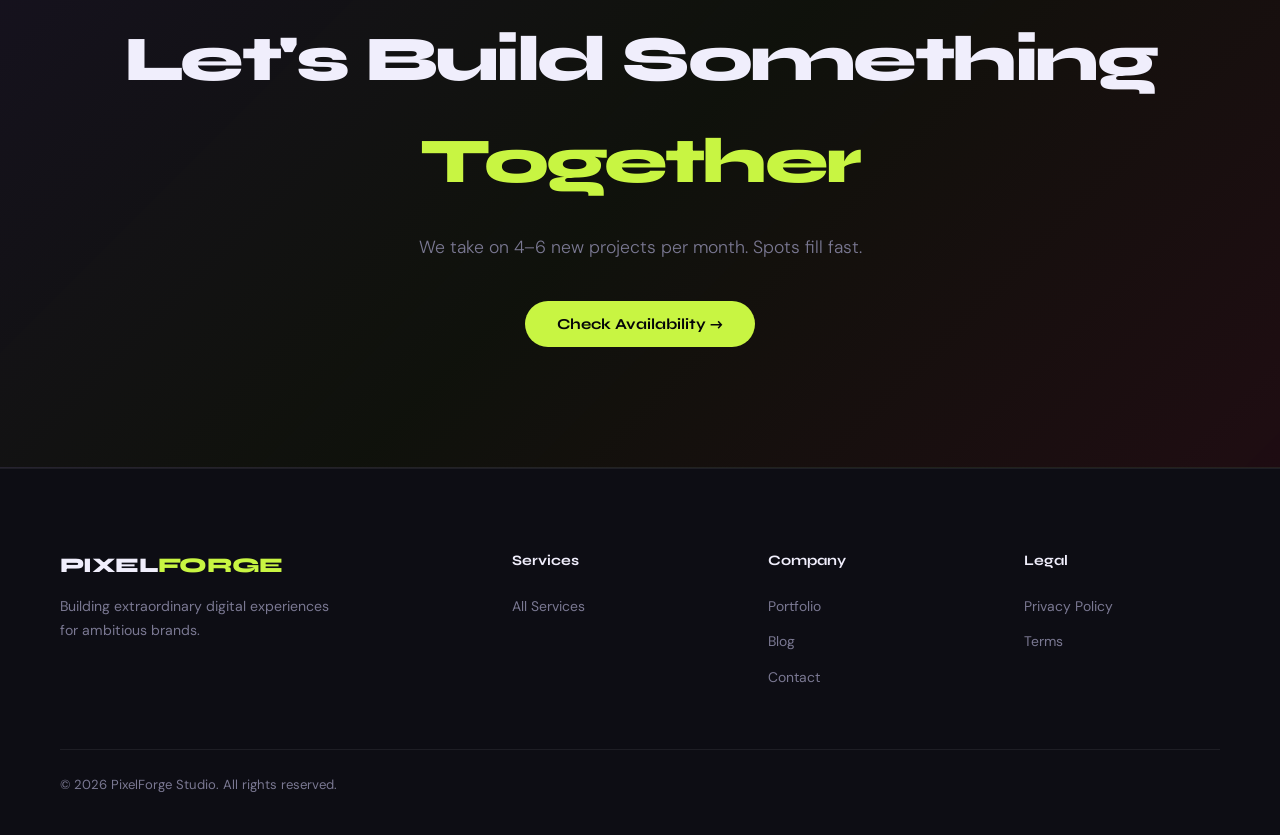
==== commit bbdf60e0: "Enable Vercel Speed Insights Setup Guide # Vercel Speed Insights Implementation  ## Summary Successf" ====
--- a/pages/about.html
+++ b/pages/about.html
@@ -141,5 +141,9 @@
 </footer>
 
 <script src="../js/main.js"></script>
+<script>
+  window.si = window.si || function () { (window.siq = window.siq || []).push(arguments); };
+</script>
+<script defer src="/_vercel/speed-insights/script.js"></script>
 </body>
 </html>
--- a/css/style.css
+++ b/css/style.css
@@ -41,15 +41,30 @@
 
 /* ===== CURSOR ===== */
 #cursor {
-  width: 12px; height: 12px; background: var(--accent); border-radius: 50%;
-  position: fixed; top: 0; left: 0; pointer-events: none; z-index: 9999;
-  transition: transform 0.15s ease, background 0.2s ease; mix-blend-mode: difference;
-}
+  width: 12px;
+  height: 12px;
+  background: var(--accent);
+  border-radius: 50%;
+  position: fixed;
+  top: 0;
+  left: 0;
+  pointer-events: none;
+  z-index: 99999;
+  transition: transform 0.15s ease;
+}
+
 #cursor-ring {
-  width: 40px; height: 40px; border: 1.5px solid rgba(200,245,66,0.5); border-radius: 50%;
-  position: fixed; top: 0; left: 0; pointer-events: none; z-index: 9998; transition: all 0.12s ease;
-}
-
+  width: 40px;
+  height: 40px;
+  border: 1.5px solid var(--accent);
+  border-radius: 50%;
+  position: fixed;
+  top: 0;
+  left: 0;
+  pointer-events: none;
+  z-index: 99998;
+  transition: transform 0.2s ease;
+}
 /* ===== SCROLL PROGRESS ===== */
 .scroll-progress {
   position: fixed; top: 0; left: 0; height: 3px;
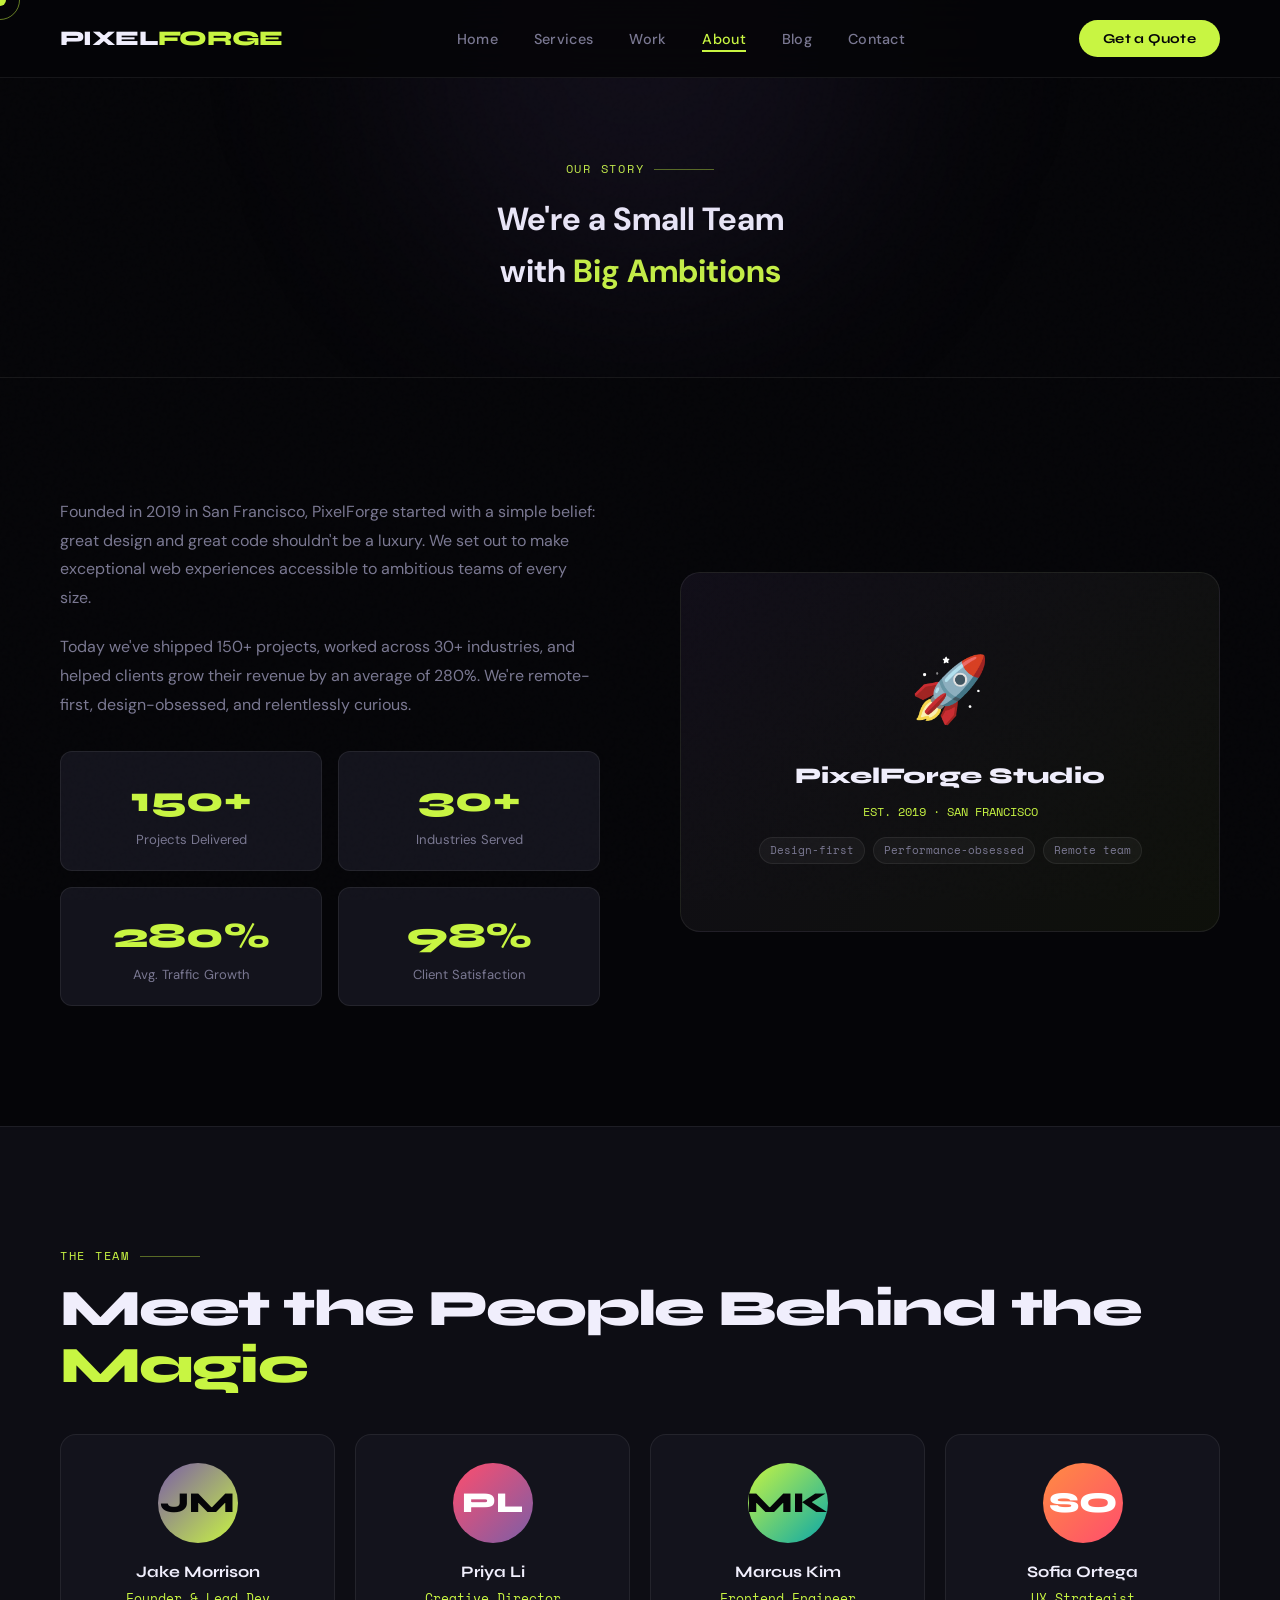
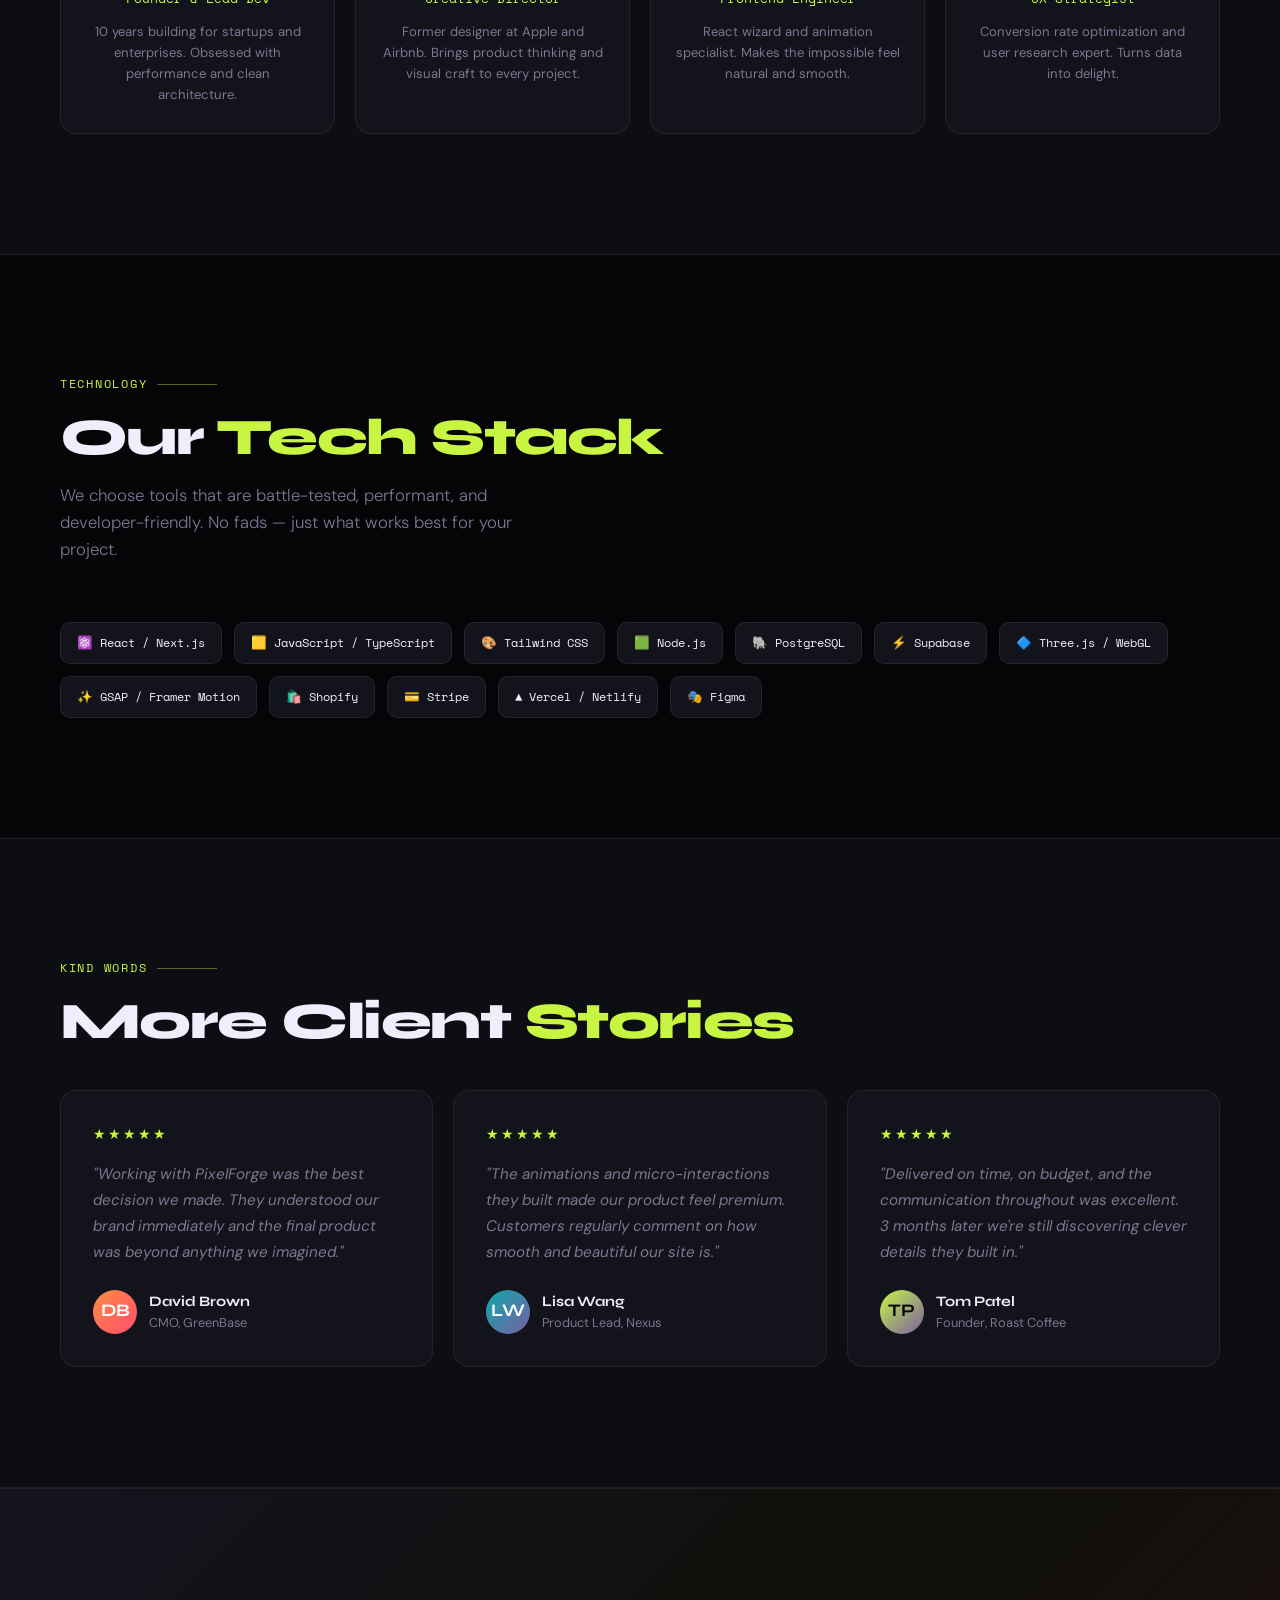
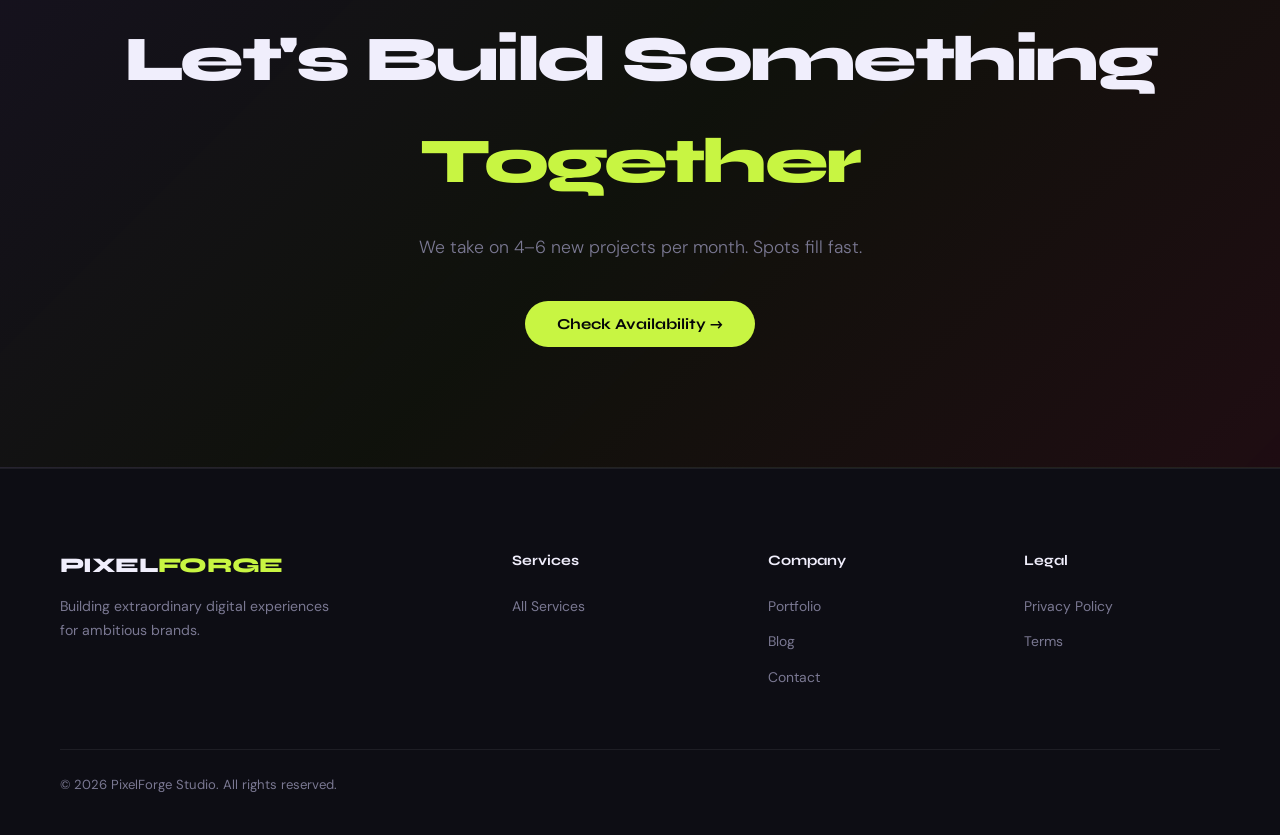
==== commit 82b0c4e0: "Clean final version" ====
--- a/pages/about.html
+++ b/pages/about.html
@@ -141,9 +141,5 @@
 </footer>
 
 <script src="../js/main.js"></script>
-<script>
-  window.si = window.si || function () { (window.siq = window.siq || []).push(arguments); };
-</script>
-<script defer src="/_vercel/speed-insights/script.js"></script>
 </body>
 </html>
--- a/css/style.css
+++ b/css/style.css
@@ -41,30 +41,15 @@
 
 /* ===== CURSOR ===== */
 #cursor {
-  width: 12px;
-  height: 12px;
-  background: var(--accent);
-  border-radius: 50%;
-  position: fixed;
-  top: 0;
-  left: 0;
-  pointer-events: none;
-  z-index: 99999;
-  transition: transform 0.15s ease;
-}
-
+  width: 12px; height: 12px; background: var(--accent); border-radius: 50%;
+  position: fixed; top: 0; left: 0; pointer-events: none; z-index: 9999;
+  transition: transform 0.15s ease, background 0.2s ease; mix-blend-mode: difference;
+}
 #cursor-ring {
-  width: 40px;
-  height: 40px;
-  border: 1.5px solid var(--accent);
-  border-radius: 50%;
-  position: fixed;
-  top: 0;
-  left: 0;
-  pointer-events: none;
-  z-index: 99998;
-  transition: transform 0.2s ease;
-}
+  width: 40px; height: 40px; border: 1.5px solid rgba(200,245,66,0.5); border-radius: 50%;
+  position: fixed; top: 0; left: 0; pointer-events: none; z-index: 9998; transition: all 0.12s ease;
+}
+
 /* ===== SCROLL PROGRESS ===== */
 .scroll-progress {
   position: fixed; top: 0; left: 0; height: 3px;
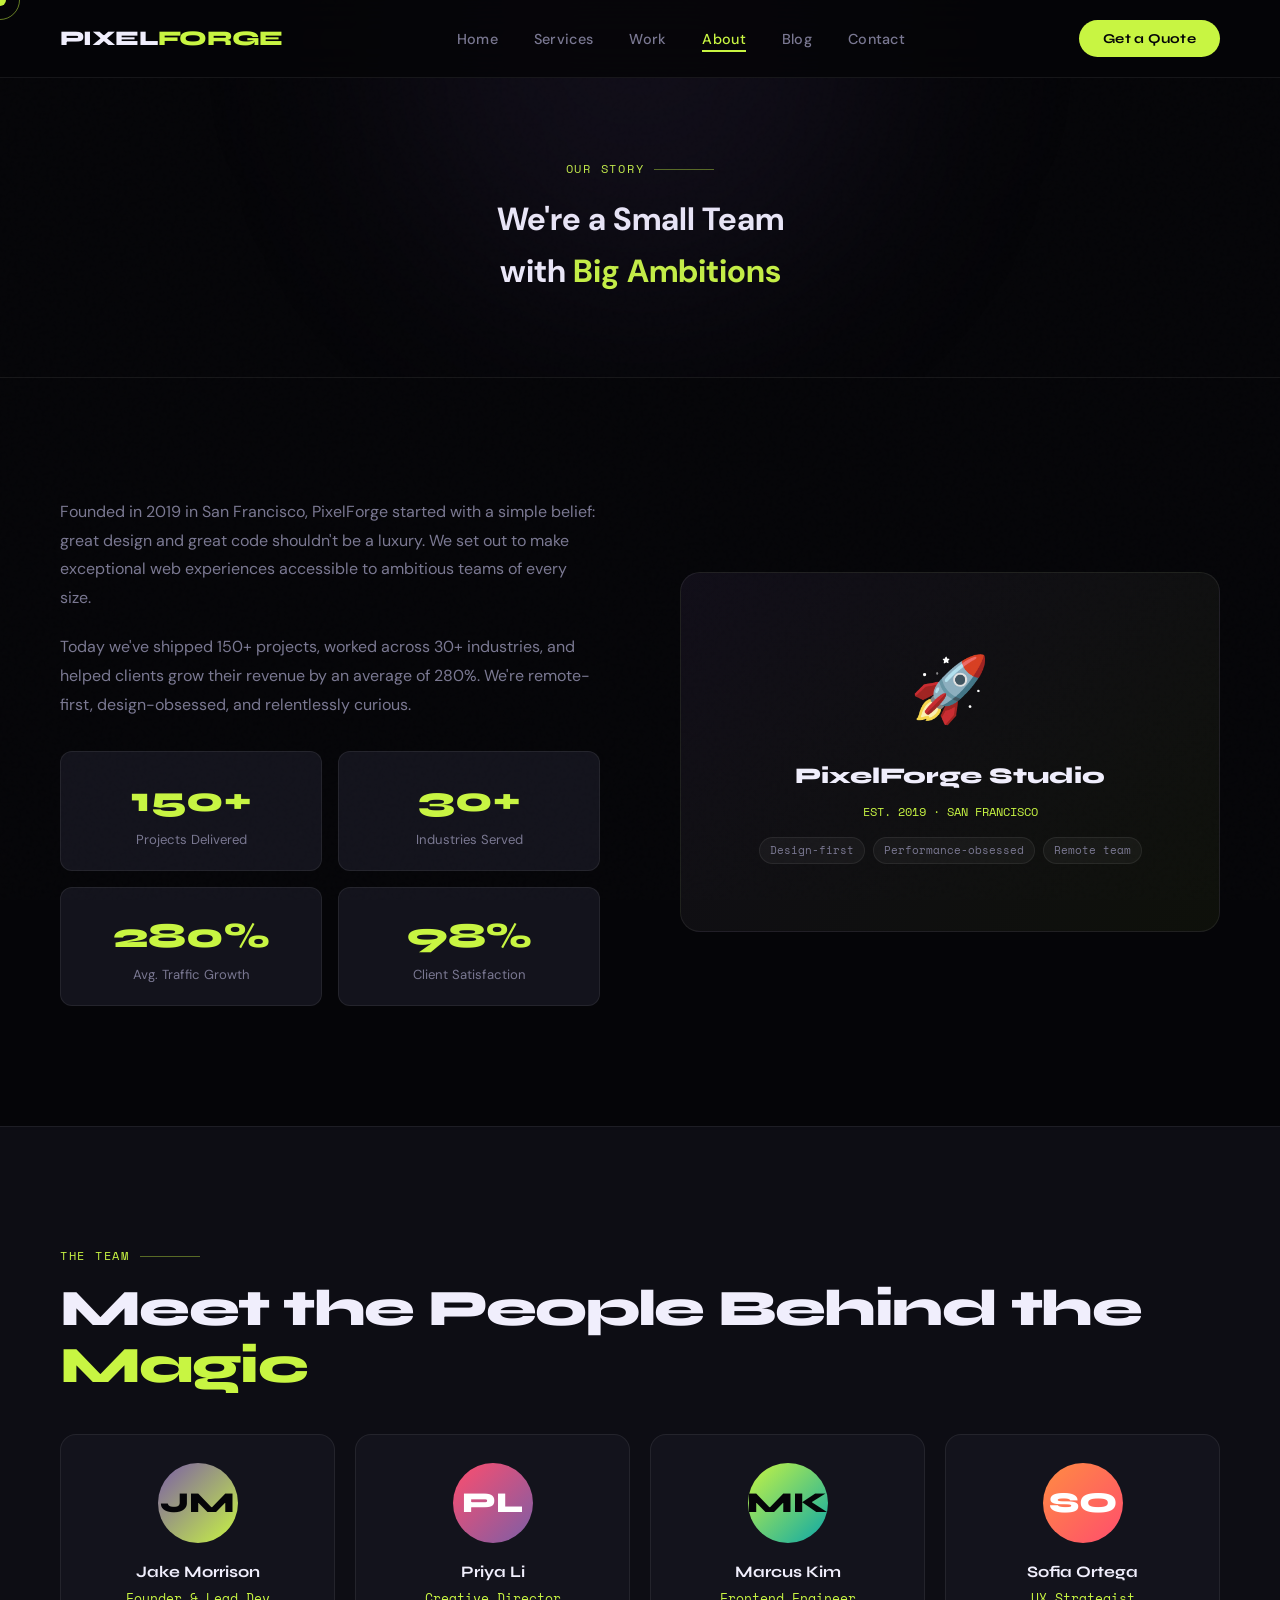
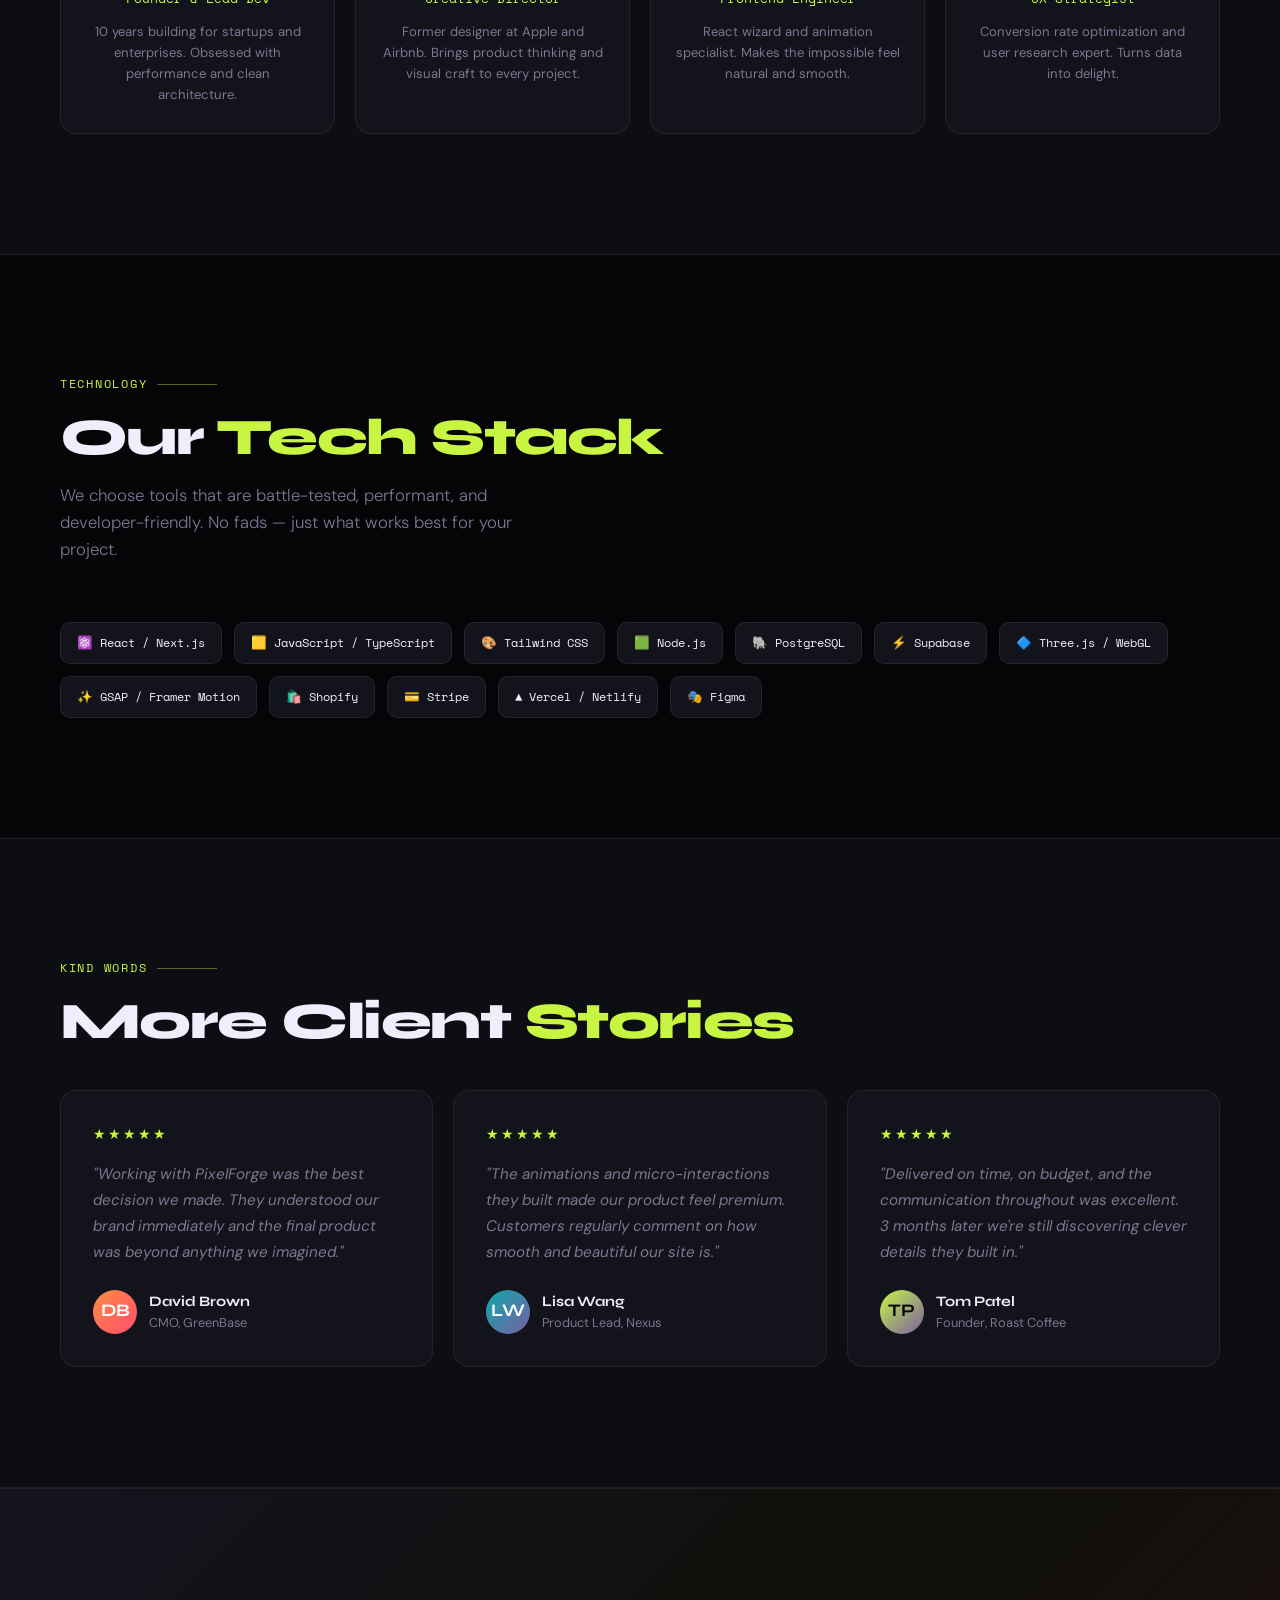
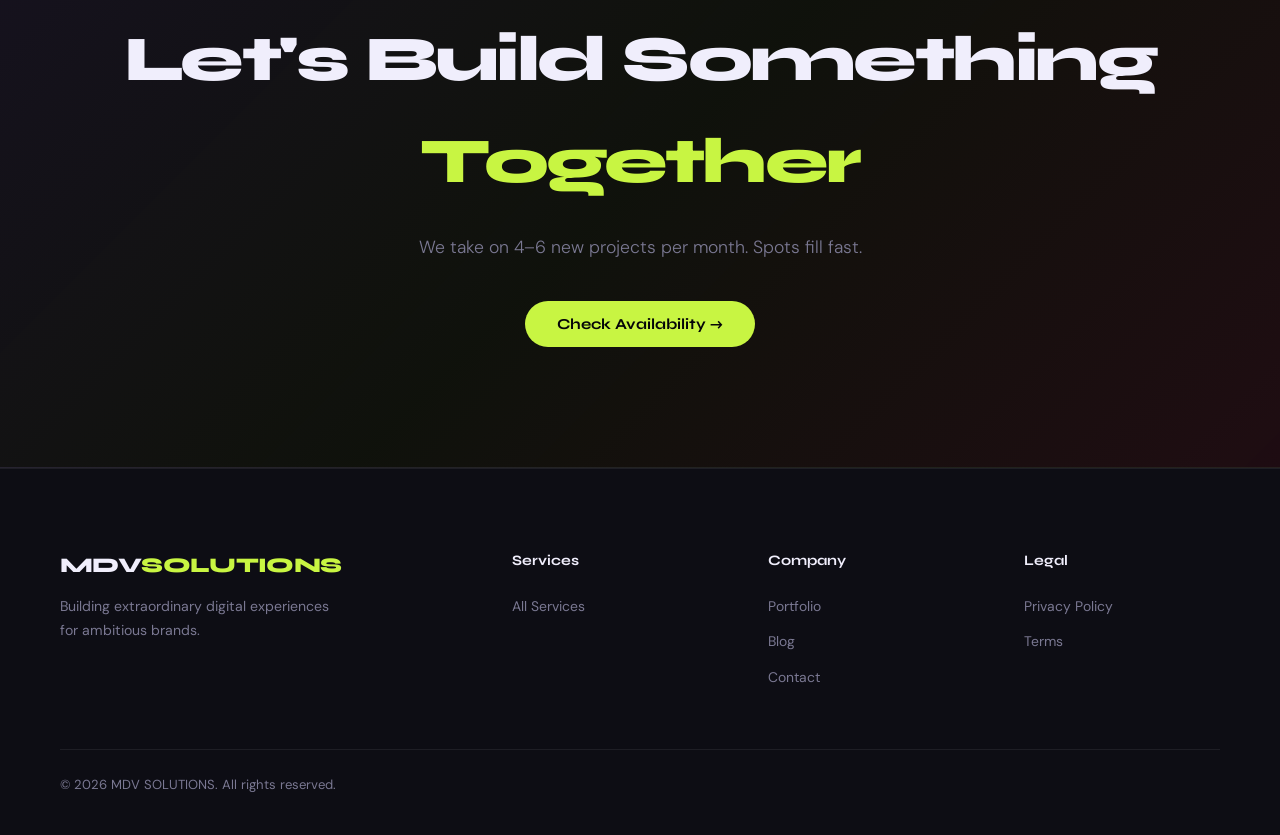
==== commit 4803fca4: "Update branding from PixelForge to MDV SOLUTIONS" ====
--- a/pages/about.html
+++ b/pages/about.html
@@ -2,7 +2,7 @@
 <html lang="en">
 <head>
 <meta charset="UTF-8"><meta name="viewport" content="width=device-width, initial-scale=1.0">
-<title>About — PixelForge Studio</title>
+<title>About — MDV SOLUTIONS</title>
 <link rel="stylesheet" href="../css/style.css">
 <link href="https://fonts.googleapis.com/css2?family=Syne:wght@400;600;700;800&family=DM+Sans:ital,wght@0,300;0,400;0,500;1,300&family=Space+Mono:wght@400;700&display=swap" rel="stylesheet">
 <style>
@@ -132,12 +132,12 @@
 
 <footer>
   <div class="footer-grid">
-    <div class="footer-brand"><a class="logo" href="../index.html">PIXEL<span>FORGE</span></a><p>Building extraordinary digital experiences for ambitious brands.</p></div>
+    <div class="footer-brand"><a class="logo" href="../index.html">MDV<span>SOLUTIONS</span></a><p>Building extraordinary digital experiences for ambitious brands.</p></div>
     <div class="footer-col"><h4>Services</h4><ul class="footer-links"><li><a href="services.html">All Services</a></li></ul></div>
     <div class="footer-col"><h4>Company</h4><ul class="footer-links"><li><a href="work.html">Portfolio</a></li><li><a href="blog.html">Blog</a></li><li><a href="contact.html">Contact</a></li></ul></div>
     <div class="footer-col"><h4>Legal</h4><ul class="footer-links"><li><a href="privacy.html">Privacy Policy</a></li><li><a href="terms.html">Terms</a></li></ul></div>
   </div>
-  <div class="footer-bottom"><p>© 2026 PixelForge Studio. All rights reserved.</p></div>
+  <div class="footer-bottom"><p>© 2026 MDV SOLUTIONS. All rights reserved.</p></div>
 </footer>
 
 <script src="../js/main.js"></script>
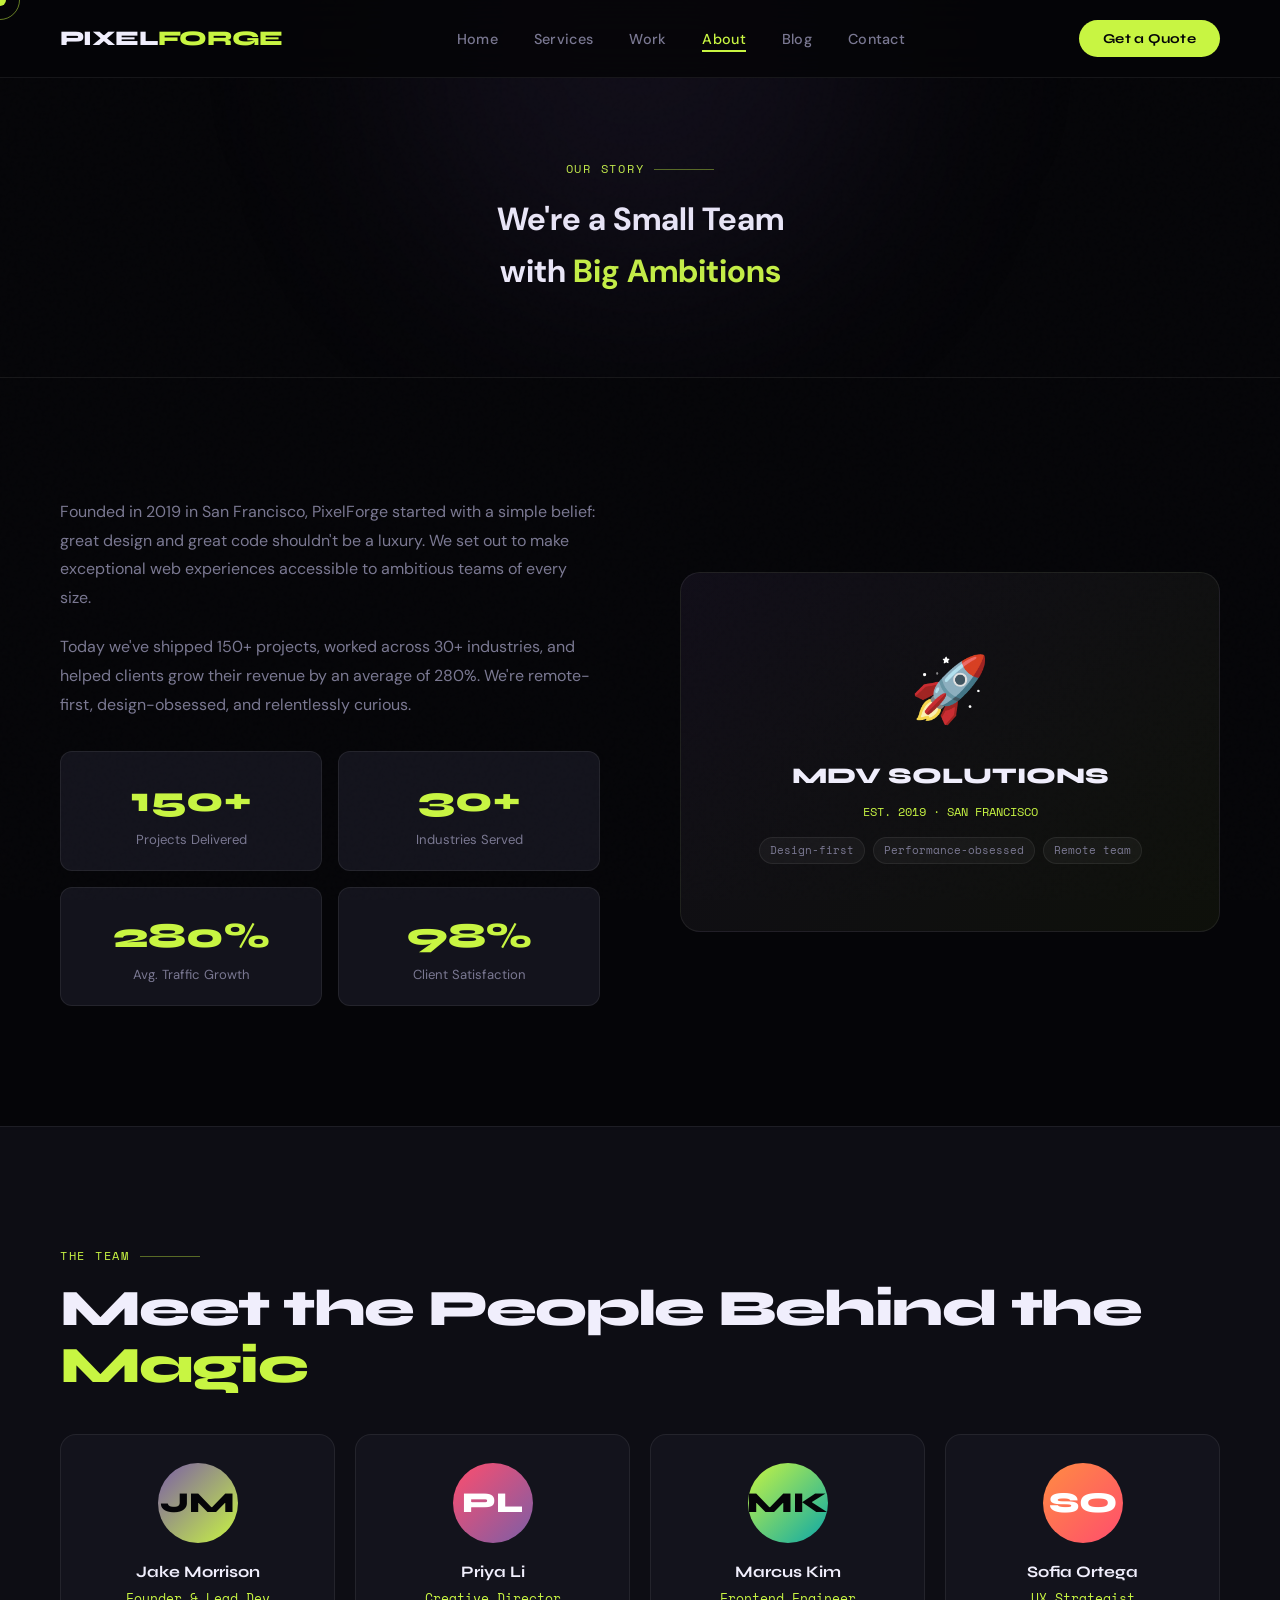
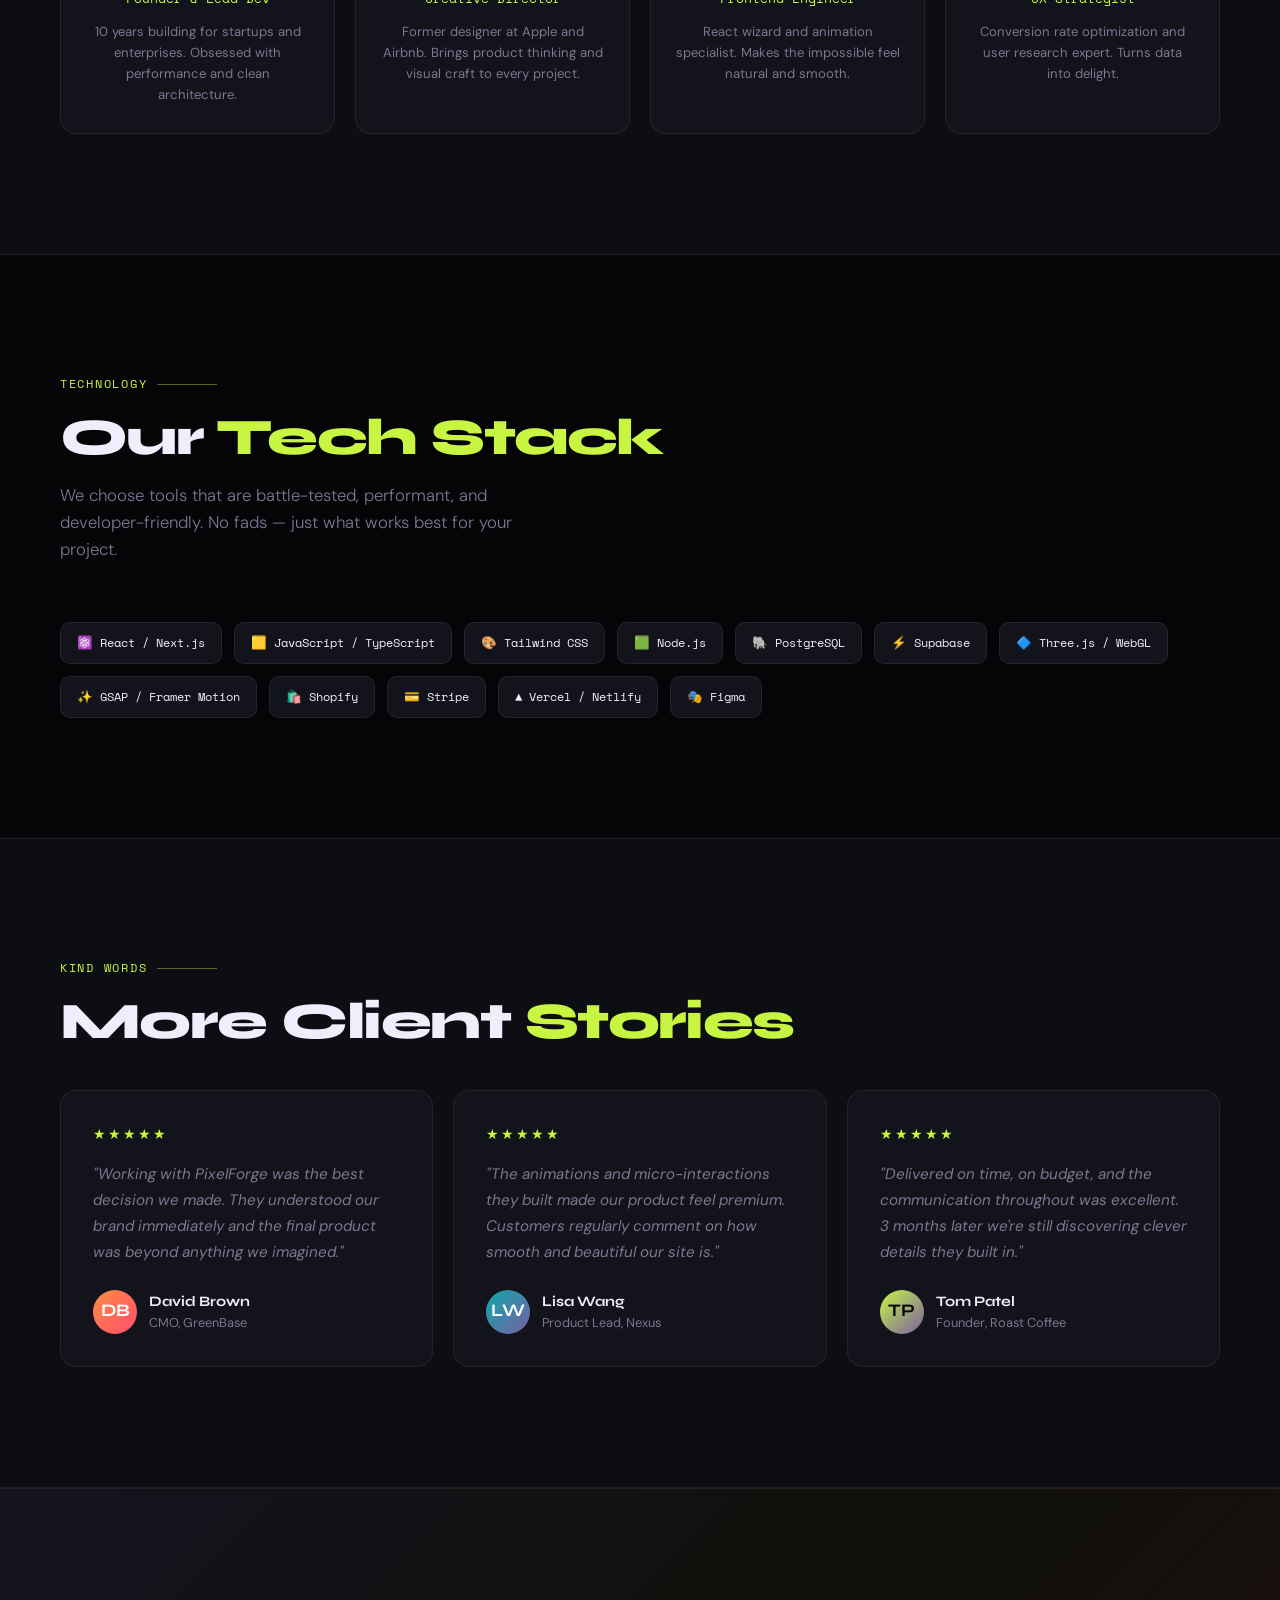
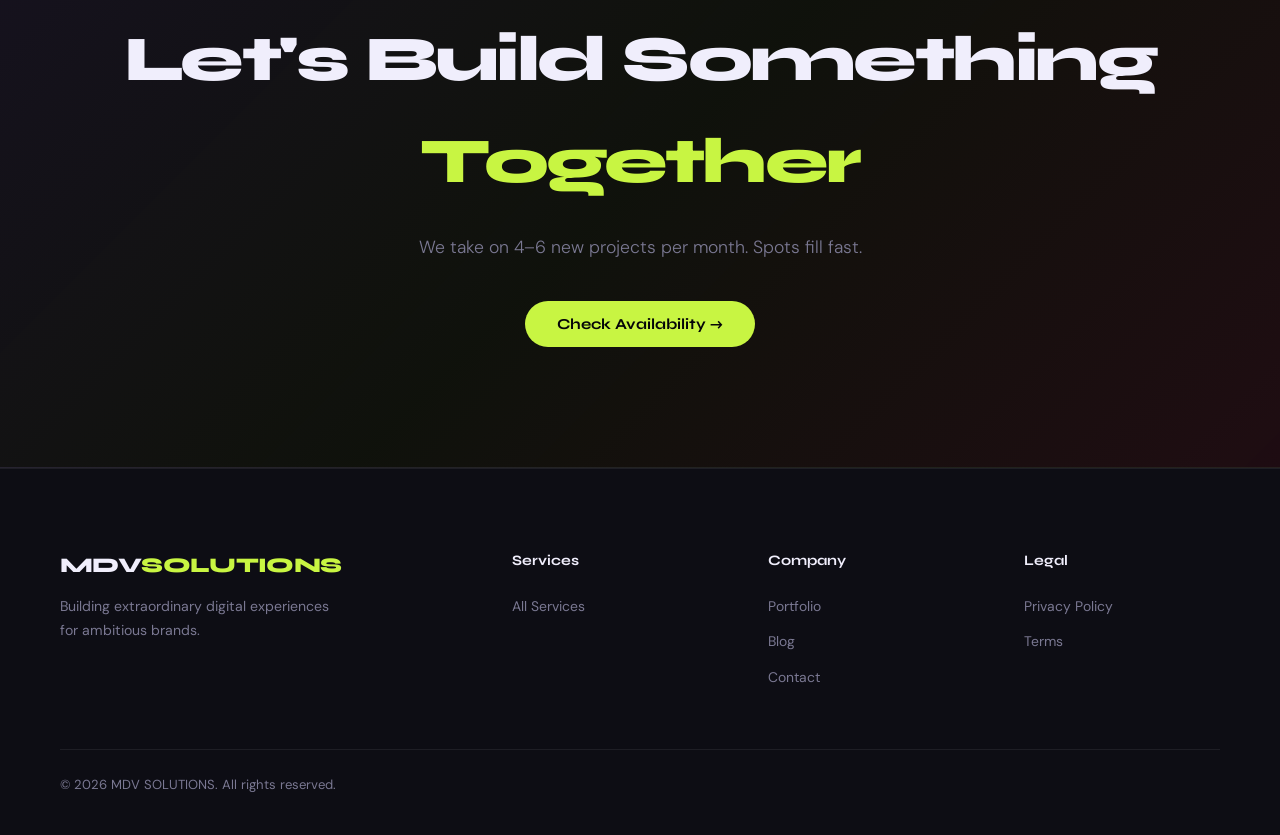
==== commit 124ae1b2: "Update about.html" ====
--- a/pages/about.html
+++ b/pages/about.html
@@ -22,8 +22,8 @@
 <div class="modal-overlay" id="modal">
   <div class="modal">
     <div class="modal-header"><div class="modal-title">Get a Free Quote</div><button class="modal-close" onclick="closeModal()">✕</button></div>
-    <div class="form-group"><label class="form-label">Your Name</label><input class="form-input" id="modal-name" type="text" placeholder="John Doe"></div>
-    <div class="form-group"><label class="form-label">Email Address</label><input class="form-input" id="modal-email" type="email" placeholder="john@example.com"></div>
+    <div class="form-group"><label class="form-label">Your Name</label><input class="form-input" id="modal-name" type="text" placeholder=""></div>
+    <div class="form-group"><label class="form-label">Email Address</label><input class="form-input" id="modal-email" type="email" placeholder=""></div>
     <div class="form-group"><label class="form-label">Project Type</label><select class="form-select" id="modal-type"><option value="">Select a service</option><option>Landing Page</option><option>Business Website</option><option>E-commerce</option><option>Portfolio</option></select></div>
     <div class="form-group"><label class="form-label">Budget</label><select class="form-select" id="modal-budget"><option value="">Select budget</option><option>$500–$1,500</option><option>$1,500–$5,000</option><option>$5,000+</option></select></div>
     <div class="form-group"><label class="form-label">Description</label><textarea class="form-textarea" id="modal-desc" placeholder="Tell us about your project..."></textarea></div>
@@ -68,7 +68,7 @@
     <div style="background:linear-gradient(135deg,rgba(123,94,167,0.1),rgba(200,245,66,0.05));border:1px solid var(--border);border-radius:20px;padding:40px;display:flex;align-items:center;justify-content:center;min-height:360px">
       <div style="text-align:center">
         <div style="font-size:4rem;margin-bottom:16px">🚀</div>
-        <div style="font-family:var(--font-head);font-size:1.4rem;font-weight:800;margin-bottom:8px">PixelForge Studio</div>
+        <div style="font-family:var(--font-head);font-size:1.4rem;font-weight:800;margin-bottom:8px">MDV SOLUTIONS</div>
         <div style="font-family:var(--font-mono);font-size:0.75rem;color:var(--accent);margin-bottom:16px">EST. 2019 · SAN FRANCISCO</div>
         <div style="display:flex;gap:8px;justify-content:center;flex-wrap:wrap">
           <span class="tag">Design-first</span>
--- a/css/style.css
+++ b/css/style.css
@@ -55,7 +55,13 @@
   position: fixed; top: 0; left: 0; height: 3px;
   background: var(--accent); z-index: 600; transition: width 0.1s linear; width: 0;
 }
-
+/* ==== LOGO ======*/
+.logo img {
+  height: 40px;
+  width: auto;
+  object-fit: contain;
+  display: block;
+}
 /* ===== NAVIGATION ===== */
 nav {
   position: fixed; top: 0; left: 0; right: 0; z-index: 500;
@@ -143,9 +149,9 @@
   background: var(--card); border: 1px solid var(--border); border-radius: var(--radius);
   padding: 24px; position: absolute; backdrop-filter: blur(10px);
 }
-.hc1 { width: 280px; top: 20px; right: 0; animation: float1 4s ease-in-out infinite; }
-.hc2 { width: 220px; bottom: 80px; left: 0; animation: float2 5s ease-in-out infinite; }
-.hc3 { width: 180px; top: 160px; right: 60px; background: rgba(200,245,66,0.08); border-color: rgba(200,245,66,0.2); animation: float3 3.5s ease-in-out infinite; }
+.hc1 { width: 340px; top: 20px; right: 0; animation: float1 4s ease-in-out infinite; }
+.hc2 { width: 240px; bottom: 80px; left: 0; animation: float2 5s ease-in-out infinite; }
+.hc3 { width: 160px; top: 140px; right: 60px; background: rgba(200,245,66,0.08); border-color: rgba(200,245,66,0.2); animation: float3 3.5s ease-in-out infinite; }
 .hc-label { font-family: var(--font-mono); font-size: 0.68rem; color: var(--muted); margin-bottom: 10px; }
 .hc-title { font-family: var(--font-head); font-weight: 700; font-size: 1rem; margin-bottom: 8px; }
 .hc-bar { height: 6px; border-radius: 100px; background: var(--border); margin-bottom: 6px; overflow: hidden; }
